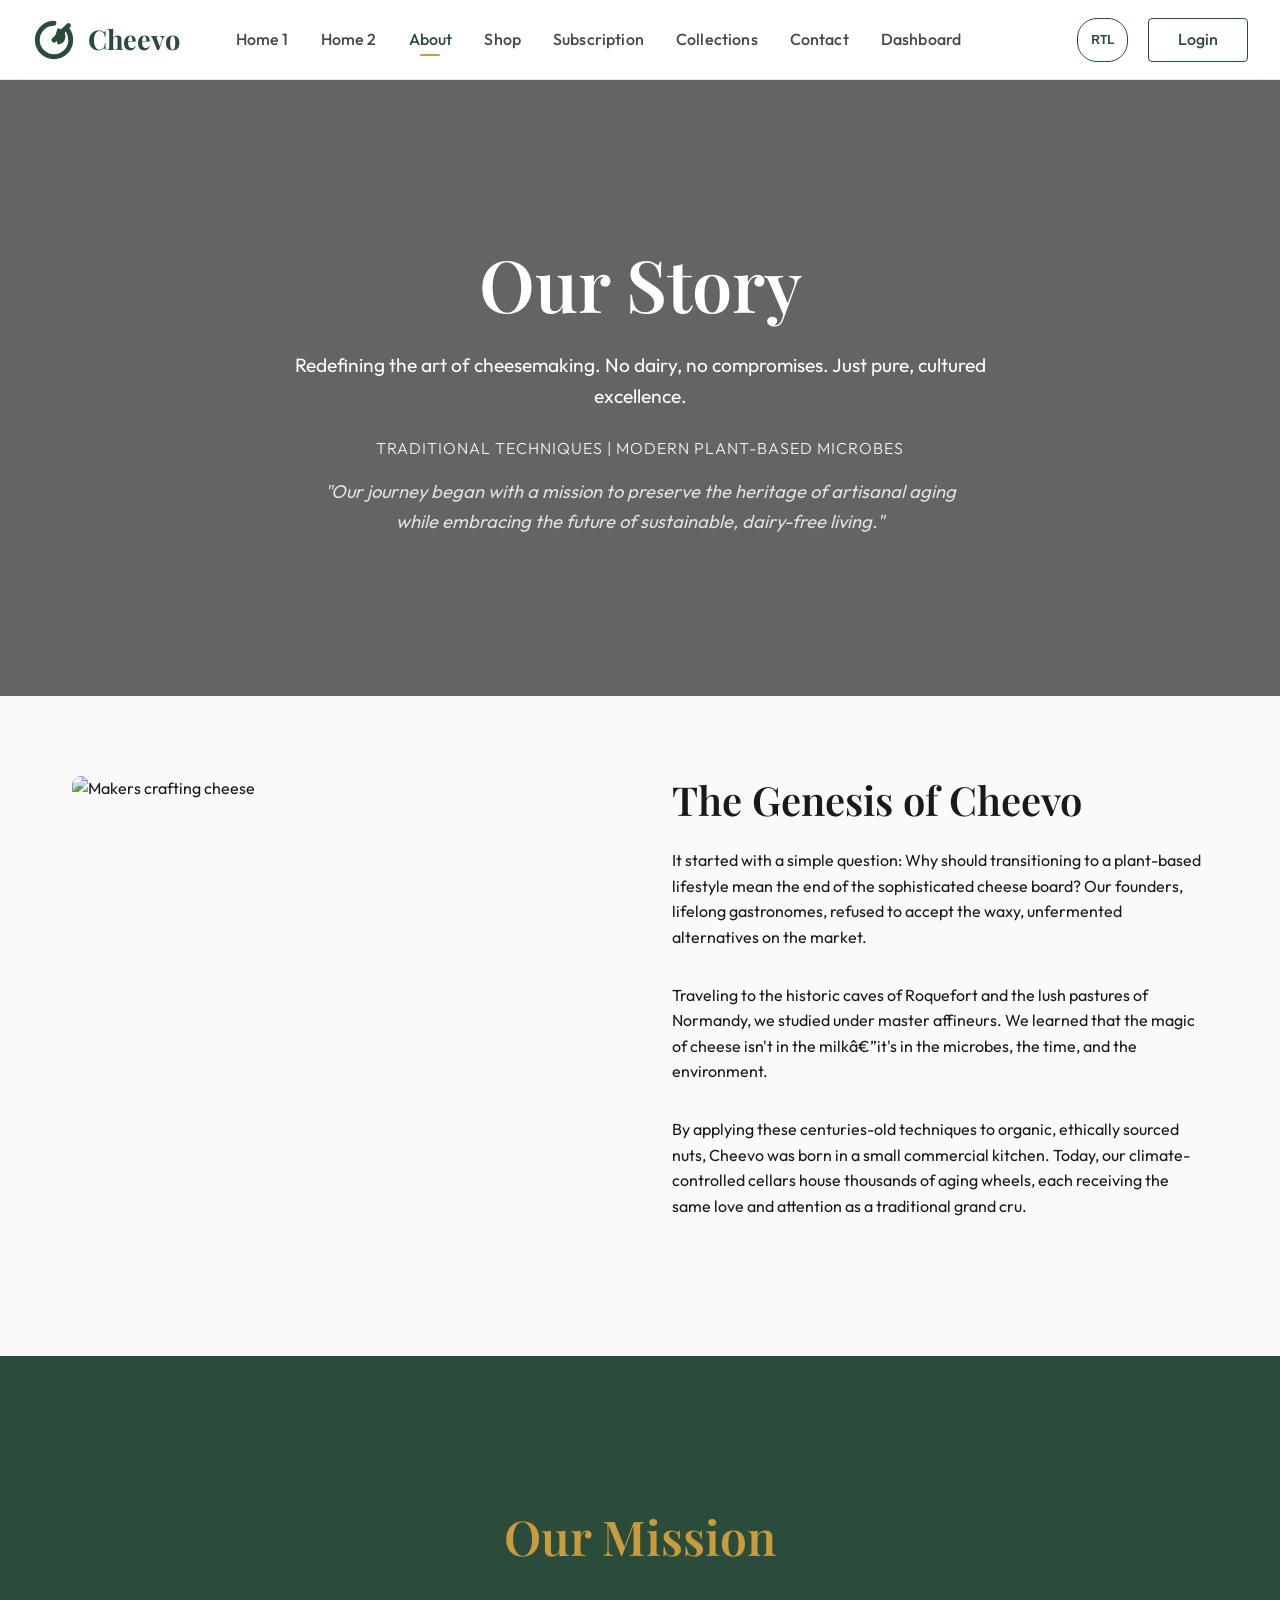
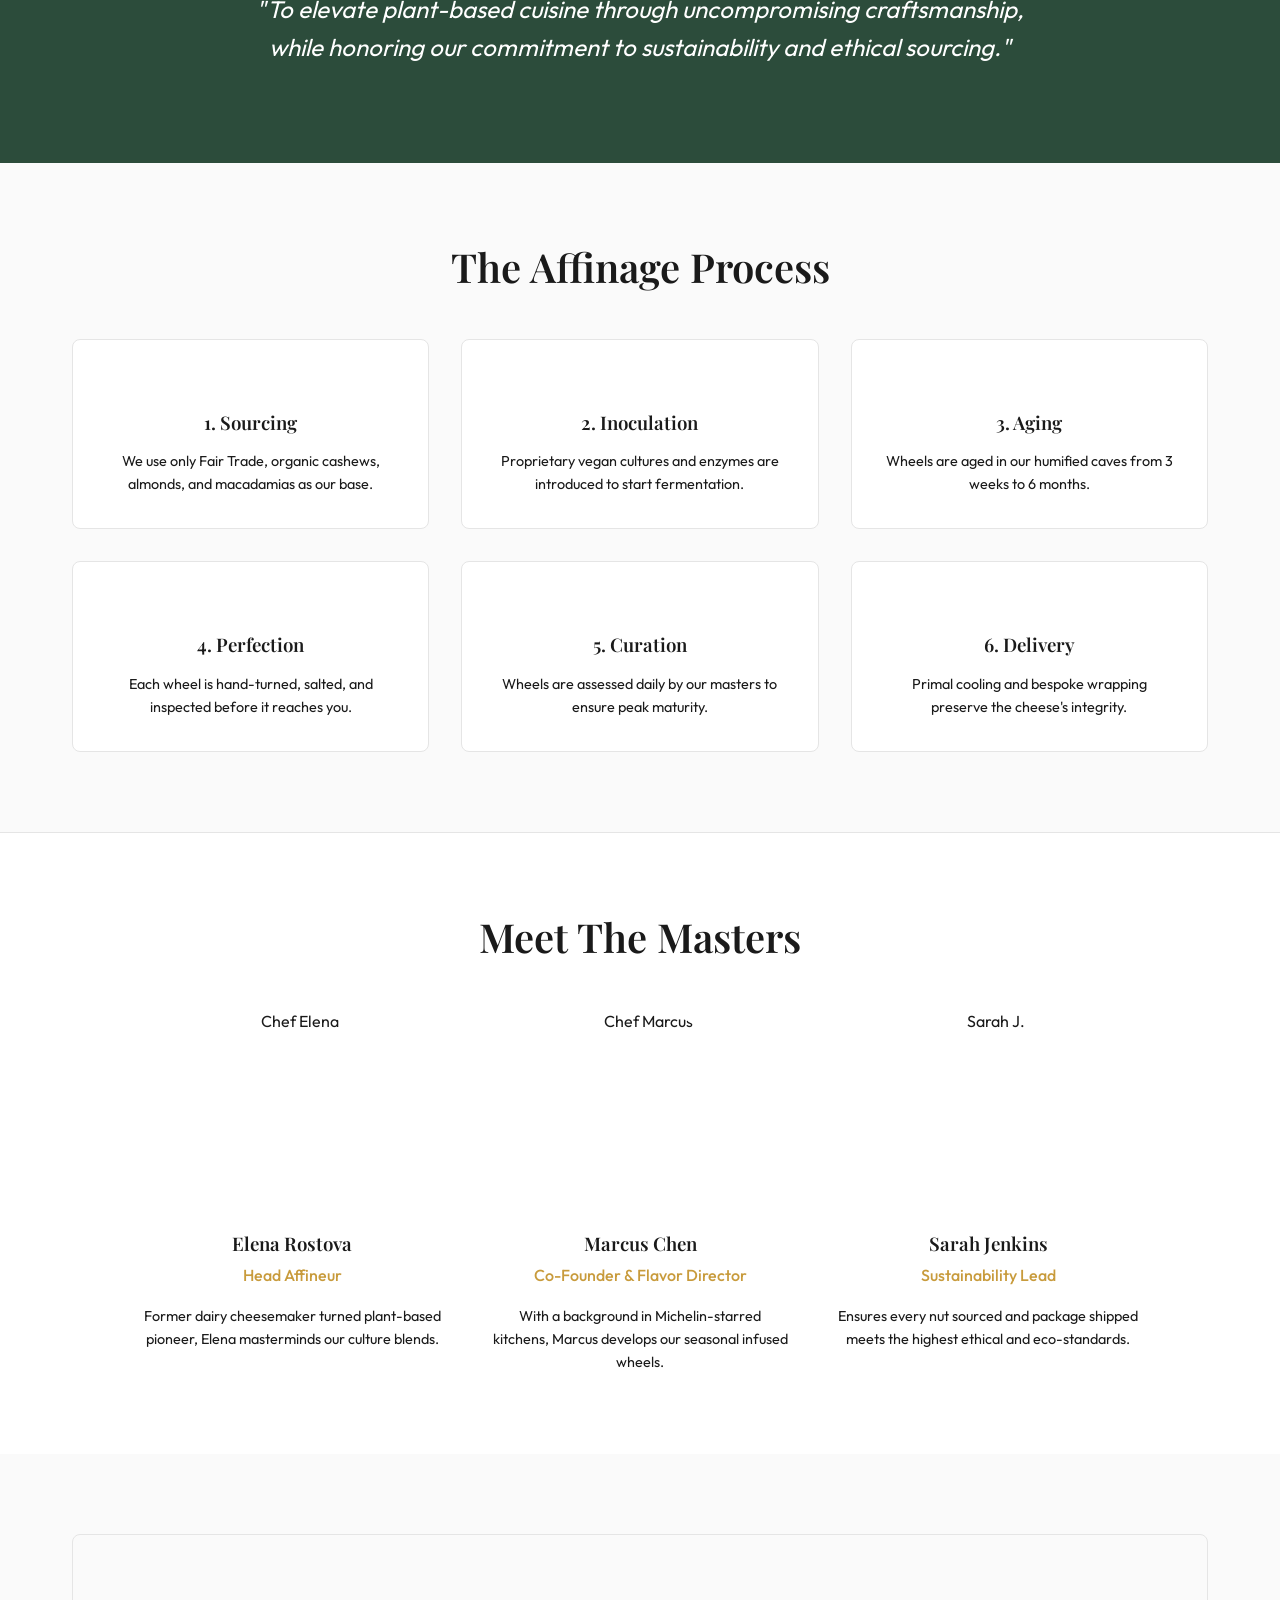
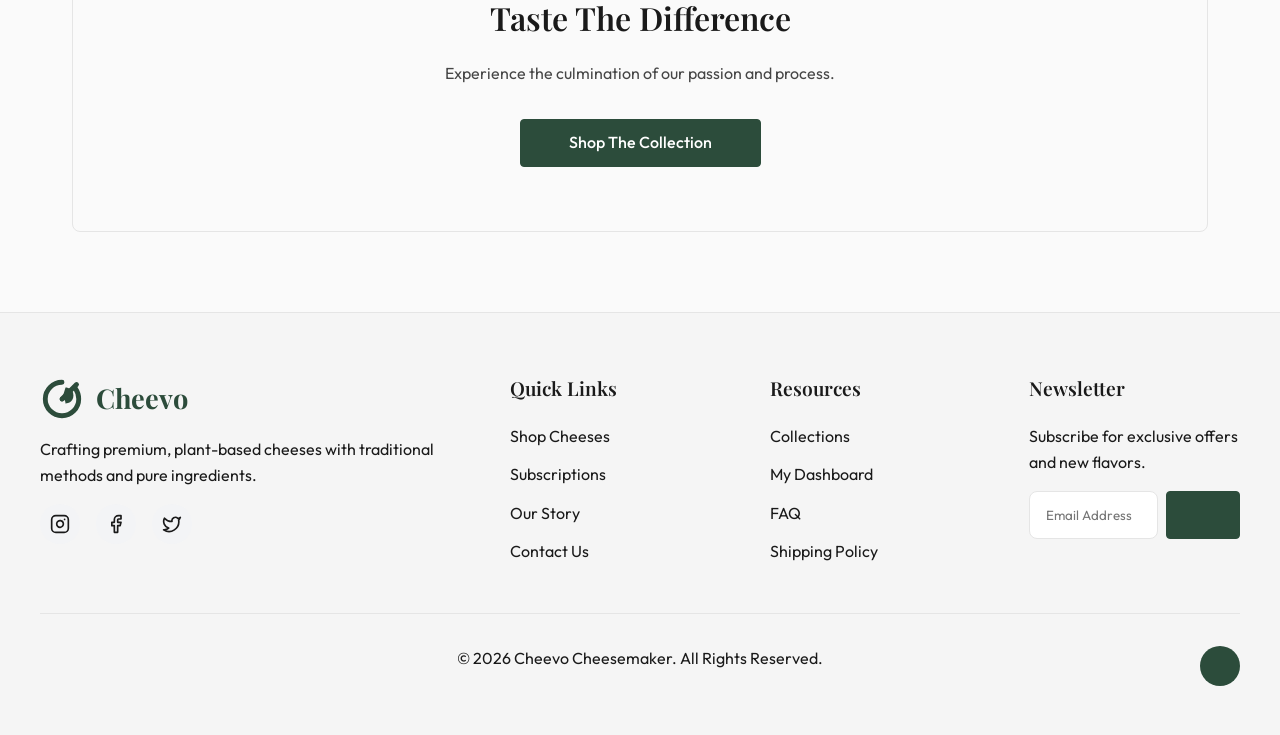
==== about.html @ 0d74b5b4 "logo" ====
<!DOCTYPE html>
<html lang="en">

<head>
  <meta charset="UTF-8">
  <meta name="viewport" content="width=device-width, initial-scale=1.0">
  <title>Cheevo | About Us</title>
  <meta name="description" content="Discover the story behind our artisanal plant-based cheeses.">
  <link rel="stylesheet" href="style.css">
  <link rel="icon" type="image/svg+xml" href="logomark.svg">
</head>

<body>
  <!-- Header -->
  <header class="site-header">
    <div class="header-container">
      <a href="index.html" class="logo">
        <svg class="logo-icon-svg" viewBox="0 0 100 100" fill="none" xmlns="http://www.w3.org/2000/svg"><path d="M50 12C29.0132 12 12 29.0132 12 50C12 70.9868 29.0132 88 50 88C70.9868 88 88 70.9868 88 50C88 41.5 85.5 33.5 81 27" stroke="currentColor" stroke-width="11" stroke-linecap="round" stroke-linejoin="round"/><path d="M50 50L83 17" stroke="currentColor" stroke-width="11" stroke-linecap="round"/><path d="M58 24C58 24 76 24 76 42C76 60 58 60 58 60C58 45 42 50 50 50" fill="currentColor"/><circle cx="50" cy="50" r="5" fill="currentColor"/></svg> <span class="logo-text">Cheevo</span>
      </a>
      <nav class="nav-menu">
        <a href="index.html" class="nav-link">Home 1</a>
        <a href="home-2.html" class="nav-link">Home 2</a>
        <a href="about.html" class="nav-link active">About</a>
        <a href="shop.html" class="nav-link">Shop</a>
        <a href="subscription.html" class="nav-link">Subscription</a>
        <a href="collections.html" class="nav-link">Collections</a>
        <a href="contact.html" class="nav-link">Contact</a>
        <a href="dashboard.html" class="nav-link">Dashboard</a>
      </nav>
      <div class="header-actions">

        <button class="icon-btn" id="theme-toggle"><i data-lucide="moon"></i></button>
        <button class="icon-btn rtl-toggle-btn" id="rtl-toggle">RTL</button>
        <a href="login.html" class="btn btn-secondary login-btn">Login</a>
      </div>
      <button class="icon-btn menu-toggle" id="menu-toggle"><i data-lucide="menu"></i></button>
    </div>
  </header>

  <!-- Mobile Menu -->
  <div class="mobile-menu-overlay" id="mobile-menu">
    <div class="mobile-menu-header">
      <a href="index.html" class="logo">
        <svg class="logo-icon-svg" viewBox="0 0 100 100" fill="none" xmlns="http://www.w3.org/2000/svg"><path d="M50 12C29.0132 12 12 29.0132 12 50C12 70.9868 29.0132 88 50 88C70.9868 88 88 70.9868 88 50C88 41.5 85.5 33.5 81 27" stroke="currentColor" stroke-width="11" stroke-linecap="round" stroke-linejoin="round"/><path d="M50 50L83 17" stroke="currentColor" stroke-width="11" stroke-linecap="round"/><path d="M58 24C58 24 76 24 76 42C76 60 58 60 58 60C58 45 42 50 50 50" fill="currentColor"/><circle cx="50" cy="50" r="5" fill="currentColor"/></svg> <span class="logo-text">Cheevo</span>
      </a>
      <button class="icon-btn" id="close-menu"><i data-lucide="x"></i></button>
    </div>
    <div class="mobile-nav-links">
      <a href="index.html">Home 1</a>
      <a href="home-2.html">Home 2</a>
      <a href="about.html" class="active">About</a>
      <a href="shop.html">Shop</a>
      <a href="subscription.html">Subscription</a>
      <a href="collections.html">Collections</a>
      <a href="contact.html">Contact</a>
      <a href="dashboard.html">Dashboard</a>
    </div>
    <div class="mobile-actions">
      <div style="display:flex; gap:1rem; margin-bottom:1rem; justify-content:center;">
        <button class="icon-btn" id="mobile-theme-toggle" style="background:var(--border-color);"><i
            data-lucide="moon"></i></button>
        <button class="icon-btn rtl-toggle-btn" id="mobile-rtl-toggle" style="background:var(--border-color);">RTL</button>
      </div>
      <a href="login.html" class="btn btn-secondary text-center" style="width:100%;">Login</a>
    </div>
  </div>

  <main>
    <!-- Section 1: Hero -->
    <section class="fade-in"
      style="background-image: linear-gradient(rgba(0,0,0,0.6), rgba(0,0,0,0.6)), url('https://images.unsplash.com/photo-1596662951482-0c4ba74a6df6?q=80&w=1974&auto=format&fit=crop'); background-size: cover; background-position: center; padding: 10rem 2rem; text-align:center; color: #fff;">
      <div class="container slide-in-top">
        <h1 class="section-title" style="font-family:var(--font-heading); font-size:4.5rem; margin-bottom:1.5rem;">Our
          Story</h1>
        <p style="font-size:1.2rem; max-width:700px; margin:0 auto;">Redefining the art of cheesemaking. No dairy, no
          compromises. Just pure, cultured excellence.</p>
        <p
          style="font-size:1rem; max-width:700px; margin:1.5rem auto 0; opacity:0.9; font-weight:300; letter-spacing:1px; text-transform:uppercase;">
          Traditional techniques | Modern plant-based microbes</p>
        <p style="font-size:1.15rem; max-width:650px; margin:1rem auto 0; font-style:italic; opacity:0.8;">"Our journey
          began with a mission to preserve the heritage of artisanal aging while embracing the future of sustainable,
          dairy-free living."</p>
      </div>
    </section>

    <!-- Section 2: Brand Story -->
    <section style="padding: var(--section-padding);">
      <div class="container">
        <div class="grid-stack">
          <div class="slide-in-left img-container">
            <!-- FIX: Ensure no stretch/crop by allowing img to fill parent correctly (handled by CSS object-fit) -->
            <img src="https://images.pexels.com/photos/9946772/pexels-photo-9946772.jpeg" alt="Makers crafting cheese"
              style="height:500px; width:100%; object-fit:cover;">
          </div>
          <div class="slide-in-right">
            <h2 class="mb-3" style="font-family:var(--font-heading); font-size:2.5rem;">The Genesis of Cheevo</h2>
            <p class="mb-4">It started with a simple question: Why should transitioning to a plant-based lifestyle mean
              the end of the sophisticated cheese board? Our founders, lifelong gastronomes, refused to accept the waxy,
              unfermented alternatives on the market.</p>
            <p class="mb-4">Traveling to the historic caves of Roquefort and the lush pastures of Normandy, we studied
              under master affineurs. We learned that the magic of cheese isn't in the milkâ€”it's in the microbes, the
              time, and the environment.</p>
            <p>By applying these centuries-old techniques to organic, ethically sourced nuts, Cheevo was born in a small
              commercial kitchen. Today, our climate-controlled cellars house thousands of aging wheels, each receiving
              the same love and attention as a traditional grand cru.</p>
          </div>
        </div>
      </div>
    </section>

    <!-- Section 3: Mission -->
    <section style="background:var(--primary-color); color:#fff; padding:6rem 2rem; text-align:center;">
      <div class="container fade-in">
        <i data-lucide="globe" style="width:64px; height:64px; margin-bottom:2rem; opacity:0.8;"></i>
        <h2
          style="font-family:var(--font-heading); font-size:3rem; margin-bottom:1.5rem; color:var(--secondary-color);">
          Our Mission</h2>
        <p style="font-size:1.5rem; max-width:800px; margin:0 auto; line-height:1.6; font-style:italic;">"To elevate
          plant-based cuisine through uncompromising craftsmanship, while honoring our commitment to sustainability and
          ethical sourcing."</p>
      </div>
    </section>

    <!-- Section 4: Process -->
    <section style="padding: var(--section-padding);">
      <div class="container text-center">
        <h2 class="section-title fade-in">The Affinage Process</h2>
        <div class="grid-stack" style="display:flex !important; flex-wrap:wrap; justify-content:center; gap:2rem;">
          <div class="fade-in" style="flex: 1 1 280px; max-width: 380px;">
            <div
              style="background:var(--card-bg); padding:2rem; border-radius:var(--border-radius); border:1px solid var(--border-color); height:100%;">
              <i data-lucide="nut"
                style="color:var(--secondary-color); width:40px; height:40px; margin-bottom:1rem;"></i>
              <h3 class="mb-2">1. Sourcing</h3>
              <p style="font-size:0.9rem;">We use only Fair Trade, organic cashews, almonds, and macadamias as our base.
              </p>
            </div>
          </div>
          <div class="fade-in" style="transition-delay:0.1s; flex: 1 1 280px; max-width: 380px;">
            <div
              style="background:var(--card-bg); padding:2rem; border-radius:var(--border-radius); border:1px solid var(--border-color); height:100%;">
              <i data-lucide="microscope"
                style="color:var(--secondary-color); width:40px; height:40px; margin-bottom:1rem;"></i>
              <h3 class="mb-2">2. Inoculation</h3>
              <p style="font-size:0.9rem;">Proprietary vegan cultures and enzymes are introduced to start fermentation.
              </p>
            </div>
          </div>
          <div class="fade-in" style="transition-delay:0.2s; flex: 1 1 280px; max-width: 380px;">
            <div
              style="background:var(--card-bg); padding:2rem; border-radius:var(--border-radius); border:1px solid var(--border-color); height:100%;">
              <i data-lucide="thermometer"
                style="color:var(--secondary-color); width:40px; height:40px; margin-bottom:1rem;"></i>
              <h3 class="mb-2">3. Aging</h3>
              <p style="font-size:0.9rem;">Wheels are aged in our humified caves from 3 weeks to 6 months.</p>
            </div>
          </div>
          <div class="fade-in" style="transition-delay:0.3s; flex: 1 1 280px; max-width: 380px;">
            <div
              style="background:var(--card-bg); padding:2rem; border-radius:var(--border-radius); border:1px solid var(--border-color); height:100%;">
              <i data-lucide="shield-check"
                style="color:var(--secondary-color); width:40px; height:40px; margin-bottom:1rem;"></i>
              <h3 class="mb-2">4. Perfection</h3>
              <p style="font-size:0.9rem;">Each wheel is hand-turned, salted, and inspected before it reaches you.</p>
            </div>
          </div>
          <div class="fade-in" style="transition-delay:0.4s; flex: 1 1 280px; max-width: 380px;">
            <div
              style="background:var(--card-bg); padding:2rem; border-radius:var(--border-radius); border:1px solid var(--border-color); height:100%;">
              <i data-lucide="award"
                style="color:var(--secondary-color); width:40px; height:40px; margin-bottom:1rem;"></i>
              <h3 class="mb-2">5. Curation</h3>
              <p style="font-size:0.9rem;">Wheels are assessed daily by our masters to ensure peak maturity.</p>
            </div>
          </div>
          <div class="fade-in" style="transition-delay:0.5s; flex: 1 1 280px; max-width: 380px;">
            <div
              style="background:var(--card-bg); padding:2rem; border-radius:var(--border-radius); border:1px solid var(--border-color); height:100%;">
              <i data-lucide="package"
                style="color:var(--secondary-color); width:40px; height:40px; margin-bottom:1rem;"></i>
              <h3 class="mb-2">6. Delivery</h3>
              <p style="font-size:0.9rem;">Primal cooling and bespoke wrapping preserve the cheese's integrity.</p>
            </div>
          </div>
        </div>
      </div>
    </section>

    <!-- Section 5: Team -->
    <section
      style="background:var(--card-bg); padding:var(--section-padding); border-top:1px solid var(--border-color);">
      <div class="container">
        <h2 class="section-title fade-in">Meet The Masters</h2>
        <div style="display:flex; flex-wrap:wrap; justify-content:center; gap: 3rem;">
          <div class="fade-in text-center" style="flex: 0 1 300px;">
            <div class="img-container" style="border-radius:50%; width:200px; height:200px; margin:0 auto 1.5rem;">
              <!-- FIX: High quality non-broken fit images -->
              <img src="https://images.unsplash.com/photo-1577219491135-ce391730fb2c?q=80&w=1954&auto=format&fit=crop"
                alt="Chef Elena" style="width:100%; height:100%; object-fit:cover; object-position: center 20%;">
            </div>
            <h3 class="mb-1">Elena Rostova</h3>
            <p style="color:var(--secondary-color); font-weight:500; margin-bottom:1rem;">Head Affineur</p>
            <p style="font-size:0.9rem;">Former dairy cheesemaker turned plant-based pioneer, Elena masterminds our
              culture blends.</p>
          </div>
          <div class="fade-in text-center" style="transition-delay:0.1s; flex: 0 1 300px;">
            <div class="img-container" style="border-radius:50%; width:200px; height:200px; margin:0 auto 1.5rem;">
              <img src="https://images.unsplash.com/photo-1507003211169-0a1dd7228f2d?q=80&w=1935&auto=format&fit=crop"
                alt="Chef Marcus" style="width:100%; height:100%; object-fit:cover; object-position: center 20%;">
            </div>
            <h3 class="mb-1">Marcus Chen</h3>
            <p style="color:var(--secondary-color); font-weight:500; margin-bottom:1rem;">Co-Founder & Flavor Director
            </p>
            <p style="font-size:0.9rem;">With a background in Michelin-starred kitchens, Marcus develops our seasonal
              infused wheels.</p>
          </div>
          <div class="fade-in text-center" style="transition-delay:0.2s; flex: 0 1 300px;">
            <div class="img-container" style="border-radius:50%; width:200px; height:200px; margin:0 auto 1.5rem;">
              <img src="https://images.unsplash.com/photo-1560250097-0b93528c311a?q=80&w=1974&auto=format&fit=crop"
                alt="Sarah J." style="width:100%; height:100%; object-fit:cover; object-position: center 20%;">
            </div>
            <h3 class="mb-1">Sarah Jenkins</h3>
            <p style="color:var(--secondary-color); font-weight:500; margin-bottom:1rem;">Sustainability Lead</p>
            <p style="font-size:0.9rem;">Ensures every nut sourced and package shipped meets the highest ethical and
              eco-standards.</p>
          </div>
        </div>
      </div>
    </section>

    <!-- Section 6: Bottom CTA -->
    <section style="padding: var(--section-padding);">
      <div class="container text-center">
        <div class="fade-in"
          style="background:var(--bg-color); padding:4rem; border-radius:var(--border-radius); border:1px solid var(--border-color);">
          <h2 class="mb-3" style="font-family:var(--font-heading); font-size:2rem;">Taste The Difference</h2>
          <p class="mb-4" style="opacity:0.8;">Experience the culmination of our passion and process.</p>
          <a href="shop.html" class="btn btn-primary" style="padding: 0 3rem;">Shop The Collection</a>
        </div>
      </div>
    </section>
  </main>

  <!-- Footer -->
  <footer class="site-footer">
    <div class="footer-grid fade-in">
      <div class="footer-col">
        <a href="index.html" class="logo mb-2">
          <svg class="logo-icon-svg" viewBox="0 0 100 100" fill="none" xmlns="http://www.w3.org/2000/svg"><path d="M50 12C29.0132 12 12 29.0132 12 50C12 70.9868 29.0132 88 50 88C70.9868 88 88 70.9868 88 50C88 41.5 85.5 33.5 81 27" stroke="currentColor" stroke-width="11" stroke-linecap="round" stroke-linejoin="round"/><path d="M50 50L83 17" stroke="currentColor" stroke-width="11" stroke-linecap="round"/><path d="M58 24C58 24 76 24 76 42C76 60 58 60 58 60C58 45 42 50 50 50" fill="currentColor"/><circle cx="50" cy="50" r="5" fill="currentColor"/></svg> <span class="logo-text">Cheevo</span>
        </a>
        <p>Crafting premium, plant-based cheeses with traditional methods and pure ingredients.</p>
        <div class="social-icons">
          <a href="#" class="social-icon"><svg viewBox="0 0 24 24">
              <rect x="2" y="2" width="20" height="20" rx="5" ry="5"></rect>
              <path d="M16 11.37A4 4 0 1 1 12.63 8 4 4 0 0 1 16 11.37z"></path>
              <line x1="17.5" y1="6.5" x2="17.51" y2="6.5"></line>
            </svg></a>
          <a href="#" class="social-icon"><svg viewBox="0 0 24 24">
              <path d="M18 2h-3a5 5 0 0 0-5 5v3H7v4h3v8h4v-8h3l1-4h-4V7a1 1 0 0 1 1-1h3z"></path>
            </svg></a>
          <a href="#" class="social-icon"><svg viewBox="0 0 24 24">
              <path
                d="M22 4s-.7 2.1-2 3.4c1.6 10-9.4 17.3-18 11.6 2.2.1 4.4-.6 6-2C3 15.5.5 9.6 3 5c2.2 2.6 5.6 4.1 9 4-.9-4.2 4-6.6 7-3.8 1.1 0 3-1.2 3-1.2z">
              </path>
            </svg></a>
        </div>
      </div>
      <div class="footer-col">
        <h4>Quick Links</h4>
        <div class="footer-links">
          <a href="shop.html">Shop Cheeses</a>
          <a href="subscription.html">Subscriptions</a>
          <a href="about.html">Our Story</a>
          <a href="contact.html">Contact Us</a>
        </div>
      </div>
      <div class="footer-col">
        <h4>Resources</h4>
        <div class="footer-links">
          <a href="collections.html">Collections</a>
          <a href="dashboard.html">My Dashboard</a>
          <a href="#">FAQ</a>
          <a href="#">Shipping Policy</a>
        </div>
      </div>
      <div class="footer-col">
        <h4>Newsletter</h4>
        <p class="mb-2">Subscribe for exclusive offers and new flavors.</p>
        <form class="form-group" style="display:flex;gap:0.5rem;">
          <input type="email" placeholder="Email Address" class="form-input" style="margin-bottom:0;" required>
          <button type="submit" class="btn btn-primary" style="padding:0 1.5rem;"><i data-lucide="send"></i></button>
        </form>
      </div>
    </div>
    <div class="footer-bottom">
      <p>&copy; 2026 Cheevo Cheesemaker. All Rights Reserved.</p>
      <button id="back-to-top" class="back-to-top" aria-label="Back to top">
        <i data-lucide="arrow-up"></i>
      </button>
    </div>
  </footer>

  <script src="https://unpkg.com/lucide@latest"></script>
  <script src="script.js"></script>
</body>

</html>
---- style.css ----
@import url('https://fonts.googleapis.com/css2?family=Outfit:wght@300;400;500;600&family=Playfair+Display:ital,wght@0,400;0,600;0,700;1,400&display=swap');

:root {
  /* Colors */
  --primary-color: #2c4c3b;
  /* Deep Earthy Green */
  --primary-hover: #1f362a;
  --secondary-color: #c89b3c;
  /* Elegant Gold */
  --secondary-hover: #b08630;

  /* Light Theme */
  --bg-color: #fafafa;
  --text-color: #1a1a1a;
  --card-bg: #ffffff;
  --border-color: #e5e5e5;
  --input-bg: #ffffff;
  --footer-bg: #f5f5f5;
  --glass-bg: rgba(255, 255, 255, 0.85);

  /* Typography */
  --font-heading: 'Playfair Display', serif;
  --font-body: 'Outfit', sans-serif;

  /* Spacing & Layout */
  --section-padding: 5rem 2rem;
  --container-width: 1200px;
  --border-radius: 8px;
  --transition: all 0.3s ease;
  --shadow: 0 10px 30px rgba(0, 0, 0, 0.05);
  --header-height: 80px;
}

[data-theme="dark"] {
  --bg-color: #121212;
  --text-color: #f0f0f0;
  --card-bg: #1e1e1e;
  --border-color: #333333;
  --input-bg: #2a2a2a;
  --footer-bg: #0a0a0a;
  --glass-bg: rgba(18, 18, 18, 0.85);
  --shadow: 0 10px 30px rgba(0, 0, 0, 0.5);
}

/* RTL Support */
[dir="rtl"] {
  text-align: right;
}

* {
  margin: 0;
  padding: 0;
  box-sizing: border-box;
}

html {
  scroll-behavior: smooth;
  overflow-x: hidden;
  width: 100%;
}

body {
  font-family: var(--font-body);
  background-color: var(--bg-color);
  color: var(--text-color);
  line-height: 1.6;
  overflow-x: hidden;
  width: 100%;
  transition: background-color 0.3s, color 0.3s;
  position: relative;
}

/* Global Responsive Layout Fixes */
* {
  box-sizing: border-box;
}

html,
body {
  max-width: 100%;
  overflow-x: hidden;
}

.container {
  max-width: var(--container-width);
  margin: 0 auto;
  width: 100%;
  padding: 0 2rem;
}

@media (max-width: 600px) {
  .container {
    padding: 0 1.25rem;
  }
}

/* Responsive Grid Helpers */
.grid-stack {
  display: grid !important;
  grid-template-columns: 1fr 1fr;
  gap: 4rem;
}

@media (max-width: 930px) {
  .grid-stack {
    grid-template-columns: 1fr !important;
    gap: 2rem !important;
  }
}

h1,
h2,
h3,
h4,
h5,
h6 {
  font-family: var(--font-heading);
  font-weight: 600;
  line-height: 1.2;
}

a {
  text-decoration: none;
  color: var(--text-color);
  transition: var(--transition);
}

* {
  box-sizing: border-box;
  overflow-wrap: break-word;
  word-wrap: break-word;
}

ul {
  list-style: none;
}

img {
  max-width: 100%;
  height: auto;
  border-radius: var(--border-radius);
  object-fit: cover;
  display: block;
}

.testimonial-card {
  padding: 2rem;
  border-radius: var(--border-radius);
  flex: 1 1 280px;
  max-width: 400px;
  display: flex;
  flex-direction: column;
  transition: transform 0.3s ease;
}

.testimonial-card:hover {
  transform: translateY(-5px);
}

.section-title {
  font-size: 2.5rem;
  text-align: center;
  margin-bottom: 3rem;
  position: relative;
}

.section-subtitle {
  font-size: 1.1rem;
  text-align: center;
  margin-bottom: 3rem;
  max-width: 700px;
  margin-left: auto;
  margin-right: auto;
  opacity: 0.8;
  line-height: 1.6;
  font-weight: 400;
}

[data-lucide] {
  width: 24px !important;
  height: 24px !important;
  stroke: currentColor !important;
  stroke-width: 2 !important;
  fill: none !important;
  display: inline-block !important;
  vertical-align: middle !important;
  overflow: visible !important;
}

/* Buttons */
.btn {
  display: inline-flex;
  align-items: center;
  justify-content: center;
  padding: 0 1.8rem;
  height: 48px;
  border-radius: 4px;
  font-family: var(--font-body);
  font-weight: 500;
  cursor: pointer;
  transition: var(--transition);
  border: 1px solid transparent;
  gap: 0.5rem;
  box-sizing: border-box;
}

.btn-primary {
  background-color: var(--primary-color);
  color: #fff;
  border: 1px solid var(--primary-color);
}

.btn-primary:hover {
  background-color: var(--primary-hover);
  border-color: var(--primary-hover);
  transform: translateY(-2px);
  box-shadow: 0 5px 15px rgba(44, 76, 59, 0.3);
}

.btn-secondary {
  background-color: transparent;
  color: var(--primary-color);
  border: 1px solid var(--primary-color);
}

[data-theme="dark"] .btn-secondary {
  color: var(--secondary-color);
  border-color: var(--secondary-color);
}

.btn-secondary:hover {
  background-color: var(--primary-color);
  color: #fff;
  transform: translateY(-2px);
}

[data-theme="dark"] .btn-secondary:hover {
  background-color: var(--secondary-color);
  color: #121212;
}

/* Header */
.site-header {
  height: var(--header-height);
  position: fixed;
  top: 0;
  left: 0;
  width: 100%;
  background: var(--glass-bg);
  backdrop-filter: blur(12px);
  -webkit-backdrop-filter: blur(12px);
  z-index: 1000;
  border-bottom: 1px solid var(--border-color);
  transition: height 0.4s cubic-bezier(0.4, 0, 0.2, 1), background 0.4s, border-color 0.4s, box-shadow 0.4s;
}

.site-header.scrolled {
  --header-height: 70px;
  background: var(--bg-color);
  border-bottom-color: transparent;
  box-shadow: 0 4px 20px rgba(0, 0, 0, 0.08);
}

[data-theme="dark"] .site-header.scrolled {
  background: rgba(18, 18, 18, 0.95);
  box-shadow: 0 4px 20px rgba(0, 0, 0, 0.4);
}

.header-container {
  display: flex;
  justify-content: space-between;
  align-items: center;
  height: 100%;
  max-width: 1400px;
  margin: 0 auto;
  padding: 0 2rem;
}

.logo {
  display: flex !important;
  align-items: center !important;
  gap: 0.75rem !important;
  text-decoration: none !important;
  transition: var(--transition) !important;
}

.logo-icon-svg {
  width: 44px;
  height: 44px;
  color: var(--primary-color);
  transition: transform 0.3s cubic-bezier(0.34, 1.56, 0.64, 1), color 0.3s ease;
}

.site-header.scrolled .logo-icon-svg {
  width: 38px;
  height: 38px;
}

[data-theme="dark"] .logo-icon-svg {
  color: #ffffff;
}

.logo-text {
  font-family: var(--font-heading) !important;
  font-size: 1.7rem !important;
  font-weight: 700 !important;
  color: var(--primary-color) !important;
  letter-spacing: -0.01em !important;
  transition: color 0.3s ease !important;
}

[data-theme="dark"] .logo-text {
  color: #ffffff !important;
}

.logo:hover .logo-icon-svg {
  transform: scale(1.1) rotate(-5deg);
  color: var(--secondary-color);
}

[data-theme="dark"] .logo:hover .logo-icon-svg {
  color: #fff;
}

.logo:hover .logo-text {
  color: var(--secondary-color) !important;
}

[data-theme="dark"] .logo:hover .logo-text {
  color: #fff !important;
}

.nav-menu {
  display: flex;
  align-items: center;
  justify-content: center;
  gap: 2rem;
  white-space: nowrap;
}

.nav-link {
  font-weight: 500;
  font-size: 1rem;
  letter-spacing: 0.01em;
  position: relative;
  opacity: 0.8;
}

.nav-link:hover,
.nav-link.active {
  opacity: 1;
  color: var(--primary-color);
}

[data-theme="dark"] .nav-link:hover,
[data-theme="dark"] .nav-link.active {
  color: var(--secondary-color);
}

.nav-link::after {
  content: '';
  position: absolute;
  bottom: -4px;
  left: 50%;
  width: 0;
  height: 2px;
  background-color: var(--secondary-color);
  transition: all 0.3s cubic-bezier(0.4, 0, 0.2, 1);
  transform: translateX(-50%);
  border-radius: 2px;
}

.nav-link:hover::after,
.nav-link.active::after {
  width: 20px;
}

.header-actions {
  display: flex;
  align-items: center;
  justify-content: flex-end;
  gap: 1.25rem;
}

.header-actions .icon-btn,
.header-actions .btn {
  height: 44px !important;
  display: flex !important;
  align-items: center !important;
  justify-content: center !important;
}

.icon-btn {
  background: transparent;
  border: none;
  color: var(--text-color);
  cursor: pointer;
  display: flex;
  align-items: center;
  justify-content: center;
  width: 40px;
  height: 40px;
  border-radius: 50%;
  transition: var(--transition);
}

.icon-btn:hover {
  background: var(--border-color);
}

.rtl-toggle-btn {
  width: auto !important;
  padding: 0 0.8rem !important;
  border-radius: 20px !important;
  font-weight: 700 !important;
  font-size: 0.75rem !important;
  background: var(--accent-soft) !important;
  color: var(--primary-color) !important;
  border: 1px solid var(--primary-color) !important;
}

[data-theme="dark"] .rtl-toggle-btn {
  color: var(--secondary-color) !important;
  border-color: var(--secondary-color) !important;
}

.menu-toggle {
  display: none !important;
}

.mobile-menu-overlay {
  display: none;
}

/* Main Spacing */
main {
  margin-top: var(--header-height);
  min-height: calc(100vh - var(--header-height));
}

/* Animations */
.fade-in {
  opacity: 0;
  transform: translateY(30px);
  transition: opacity 0.8s ease, transform 0.8s ease;
}

.fade-in.appear {
  opacity: 1;
  transform: translateY(0);
}

.slide-in-right {
  opacity: 0;
  transform: translateX(50px);
  transition: opacity 0.8s ease, transform 0.8s ease;
}

.slide-in-right.appear {
  opacity: 1;
  transform: translateX(0);
}

.slide-in-left {
  opacity: 0;
  transform: translateX(-50px);
  transition: opacity 0.8s ease, transform 0.8s ease;
}

.slide-in-left.appear {
  opacity: 1;
  transform: translateX(0);
}

/* Responsive Header */
@media (max-width: 1150px) {
  .nav-menu {
    gap: 1rem;
  }

  .nav-link {
    font-size: 0.9rem;
  }
}

@media (max-width: 900px) {

  .nav-menu,
  .header-actions .btn,
  .header-actions #theme-toggle,
  .header-actions #rtl-toggle {
    display: none;
  }

  .menu-toggle {
    display: flex !important;
  }

  .mobile-menu-overlay {
    position: fixed;
    top: 0;
    left: 0;
    width: 100%;
    height: 100vh;
    background: var(--bg-color);
    z-index: 2000;
    display: flex;
    flex-direction: column;
    padding: 2rem;
    transform: translateY(-100%);
    transition: transform 0.6s cubic-bezier(0.16, 1, 0.3, 1);
  }

  .mobile-menu-overlay.open {
    transform: translateY(0);
  }

  .mobile-menu-header {
    display: flex;
    justify-content: space-between;
    align-items: center;
    margin-bottom: 4rem;
  }

  .mobile-nav-links {
    display: flex;
    flex-direction: column;
    gap: 2rem;
    margin-bottom: 4rem;
    align-items: center;
  }

  .mobile-nav-links a {
    font-size: 2rem;
    font-family: var(--font-heading);
    font-weight: 600;
    transition: var(--transition);
    color: var(--text-color);
    text-align: center;
    opacity: 0;
    transform: translateY(20px);
  }

  .mobile-menu-overlay.open .mobile-nav-links a {
    opacity: 1;
    transform: translateY(0);
  }

  .mobile-nav-links a:nth-child(1) { transition-delay: 0.1s; }
  .mobile-nav-links a:nth-child(2) { transition-delay: 0.15s; }
  .mobile-nav-links a:nth-child(3) { transition-delay: 0.2s; }
  .mobile-nav-links a:nth-child(4) { transition-delay: 0.25s; }
  .mobile-nav-links a:nth-child(5) { transition-delay: 0.3s; }
  .mobile-nav-links a:nth-child(6) { transition-delay: 0.35s; }
  .mobile-nav-links a:nth-child(7) { transition-delay: 0.4s; }
  .mobile-nav-links a:nth-child(8) { transition-delay: 0.45s; }

  .mobile-nav-links a.active {
    color: var(--secondary-color);
  }

  .mobile-actions {
    display: flex;
    flex-direction: column;
    gap: 1rem;
    padding-bottom: 4rem;
  }

  .header-actions {
    gap: 0.5rem;
  }
}

/* Footer */
.site-footer {
  background: var(--footer-bg);
  padding: 4rem 2rem 2rem;
  border-top: 1px solid var(--border-color);
}

.footer-grid {
  display: grid;
  grid-template-columns: 2fr 1fr 1fr 1fr;
  gap: 3rem;
  max-width: var(--container-width);
  margin: 0 auto;
  margin-bottom: 3rem;
}

.footer-col h4 {
  margin-bottom: 1.5rem;
  font-size: 1.2rem;
}

.footer-links {
  display: flex;
  flex-direction: column;
  gap: 0.8rem;
}

.footer-links a:hover {
  color: var(--secondary-color);
}

.social-icons {
  display: flex;
  gap: 1rem;
  margin-top: 1rem;
}

.social-icon {
  width: 40px;
  height: 40px;
  border-radius: 50%;
  background: #f3f4f6;
  display: inline-flex !important;
  align-items: center;
  justify-content: center;
  color: #1a1a1a !important;
  transition: transform 0.3s cubic-bezier(0.4, 0, 0.2, 1), background 0.3s, color 0.3s;
  flex-shrink: 0;
  text-decoration: none;
}

[data-theme="dark"] .social-icon {
  background: #1f2937;
  color: #ffffff !important;
}

.social-icon:hover {
  background: var(--primary-color);
  color: #ffffff !important;
  transform: scale(1.15);
}

.social-icon svg {
  width: 20px;
  height: 20px;
  stroke: currentColor;
  stroke-width: 2;
  fill: none;
  stroke-linecap: round;
  stroke-linejoin: round;
  display: block;
}

.social-icon-sm {
  width: 32px;
  height: 32px;
}

.social-icon-sm svg {
  width: 16px;
  height: 16px;
}

.footer-bottom {
  max-width: var(--container-width);
  margin: 0 auto;
  padding: 2rem 0;
  border-top: 1px solid var(--border-color);
  display: flex;
  justify-content: center;
  align-items: center;
  position: relative;
  text-align: center;
}

.back-to-top {
  width: 40px;
  height: 40px;
  background: var(--primary-color);
  color: #fff;
  border: none;
  border-radius: 50%;
  position: absolute;
  right: 0;
  top: 2rem;
  display: flex;
  align-items: center;
  justify-content: center;
  cursor: pointer;
  transition: var(--transition);
}

.back-to-top:hover {
  background: var(--primary-hover);
  transform: translateY(-3px);
}

@media (max-width: 768px) {
  .footer-grid {
    grid-template-columns: 1fr;
    gap: 2rem;
  }

  .footer-bottom {
    flex-direction: column;
    gap: 1rem;
    text-align: center;
  }
}

/* Image hover zoom */
.img-container {
  overflow: hidden;
  border-radius: var(--border-radius);
  position: relative;
}

.img-container img {
  transition: transform 0.5s ease;
  width: 100%;
  height: 100%;
  display: block;
}

.img-container:hover img {
  transform: scale(1.05);
}

/* Home 1 specific */
.hero-1 {
  height: calc(100vh - var(--header-height));
  display: flex;
  align-items: center;
  justify-content: center;
  position: relative;
  overflow: hidden;
  text-align: center;
}

.hero-1-bg {
  position: absolute;
  top: 0;
  left: 0;
  width: 100%;
  height: 100%;
  z-index: -1;
  background-image: url('hero-image.png');
  background-size: cover;
  background-position: center;
  transition: transform 1s ease;
}

.hero-1:hover .hero-1-bg {
  transform: scale(1.05);
}

.hero-1-overlay {
  position: absolute;
  top: 0;
  left: 0;
  width: 100%;
  height: 100%;
  z-index: 0;
  background: radial-gradient(circle at center, rgba(0,0,0,0.3) 0%, rgba(0,0,0,0.7) 100%);
}

.hero-container-centered {
  position: relative;
  z-index: 10;
  display: flex;
  flex-direction: column;
  align-items: center;
}

.hero-1-content {
  color: #fff;
  max-width: 900px;
  width: 100%;
}

.hero-tagline {
  display: inline-block;
  font-family: var(--font-body);
  font-weight: 500;
  text-transform: uppercase;
  letter-spacing: 3px;
  font-size: 0.9rem;
  margin-bottom: 1.5rem;
  color: var(--secondary-color);
  opacity: 0;
  animation: fadeInUp 0.8s ease forwards;
}

.hero-1-title {
  font-size: clamp(2.5rem, 8vw, 5rem);
  margin-bottom: 1.5rem;
  line-height: 1.1;
  font-weight: 700;
  text-shadow: 0 10px 30px rgba(0, 0, 0, 0.5);
  opacity: 0;
  animation: fadeInUp 0.8s ease 0.2s forwards;
}

.hero-1-title .text-accent {
  color: var(--secondary-color);
  font-family: var(--font-heading);
}

.hero-1-subtitle {
  font-size: clamp(1rem, 2vw, 1.4rem);
  margin-bottom: 3rem;
  opacity: 0;
  max-width: 700px;
  margin-left: auto;
  margin-right: auto;
  line-height: 1.6;
  text-shadow: 0 2px 4px rgba(0,0,0,0.3);
  animation: fadeInUp 0.8s ease 0.4s forwards;
}

.hero-1-actions {
  display: flex;
  gap: 1.5rem;
  justify-content: center;
  opacity: 0;
  animation: fadeInUp 0.8s ease 0.6s forwards;
}

@keyframes fadeInUp {
  from {
    opacity: 0;
    transform: translateY(30px);
  }
  to {
    opacity: 1;
    transform: translateY(0);
  }
}

.btn-lg {
  height: 56px;
  padding: 0 2.5rem;
  font-size: 1.1rem;
}

.btn-outline-white {
  background: transparent;
  color: #fff;
  border: 1px solid rgba(255,255,255,0.4);
}

.btn-outline-white:hover {
  background: rgba(255,255,255,0.1);
  border-color: #fff;
}

/* Featured Cheeses */
.product-grid {
  display: flex !important;
  flex-wrap: wrap !important;
  justify-content: center !important;
  gap: 2rem;
  padding: var(--section-padding);
}

@media (max-width: 900px) {
  .product-grid {
    gap: 1.5rem;
  }
}

@media (max-width: 600px) {
  .product-grid {
    grid-template-columns: 1fr;
  }
}

.product-card {
  background: var(--card-bg);
  border-radius: var(--border-radius);
  overflow: hidden;
  box-shadow: var(--shadow);
  border: 1px solid var(--border-color);
  transition: var(--transition);
  display: flex;
  flex-direction: column;
  flex: 1 1 300px;
  max-width: 400px;
}

.product-card:hover {
  transform: translateY(-10px);
  box-shadow: 0 15px 40px rgba(0, 0, 0, 0.1);
}

.product-img {
  height: 250px;
  position: relative;
  overflow: hidden;
}

.product-img img {
  width: 100%;
  height: 100%;
  object-fit: cover;
  transition: transform 0.5s;
}

.product-card:hover .product-img img {
  transform: scale(1.1);
}

.product-info {
  padding: 1.5rem;
  text-align: center;
  flex: 1;
  display: flex;
  flex-direction: column;
}

.product-info .btn {
  margin-top: auto;
}

.product-title {
  font-size: 1.25rem;
  margin-bottom: 0.5rem;
}

.product-price {
  color: var(--secondary-color);
  font-weight: 600;
  font-size: 1.1rem;
  margin-bottom: 1rem;
}

/* Inputs & Forms */
.form-group {
  margin-bottom: 1.5rem;
  position: relative;
}

.form-label {
  display: block;
  margin-bottom: 0.5rem;
  font-weight: 500;
}

.form-input {
  width: 100%;
  padding: 0.8rem 1rem;
  border: 1px solid var(--border-color);
  border-radius: var(--border-radius);
  background: var(--input-bg);
  color: var(--text-color);
  font-family: var(--font-body);
  transition: var(--transition);
}

.form-input:focus {
  outline: none;
  border-color: var(--primary-color);
  box-shadow: 0 0 0 2px rgba(44, 76, 59, 0.1);
}

/* Auth Pages */
.auth-page {
  min-height: 100vh;
  display: flex;
  align-items: center;
  justify-content: center;
  padding: 2rem 1rem;
  background-color: var(--bg-color);
  position: relative;
  overflow-y: auto;
  /* Allow scroll if content is tall */
}

.auth-card {
  background: var(--card-bg);
  padding: 3rem 2.5rem;
  border-radius: calc(var(--border-radius) * 2);
  width: 100%;
  max-width: 480px;
  box-shadow: var(--shadow-lg);
  border: 1px solid var(--border-color);
  margin: auto;
  /* Center in flex container */
  position: relative;
  z-index: 10;
}

@media (max-width: 480px) {
  .auth-card {
    padding: 2rem 1.5rem;
  }
}

.auth-card .logo {
  justify-content: center;
  margin-bottom: 1.5rem !important;
  font-size: 2rem;
}

.auth-card .btn-primary {
  width: 100%;
}

.password-input-wrap {
  position: relative;
}

.password-toggle {
  position: absolute;
  right: 1rem;
  top: 50%;
  transform: translateY(-50%);
  background: none;
  border: none;
  color: var(--text-color);
  cursor: pointer;
  opacity: 0.6;
}

[dir="rtl"] .password-toggle {
  right: auto;
  left: 1rem;
}

.social-login {
  display: flex;
  gap: 1rem;
  margin-top: 1.5rem;
}

.btn-social {
  flex: 1;
  display: flex;
  align-items: center;
  justify-content: center;
  gap: 0.5rem;
  padding: 0.8rem;
  border: 1px solid var(--border-color);
  border-radius: var(--border-radius);
  background: var(--input-bg);
  color: var(--text-color);
  cursor: pointer;
  transition: var(--transition);
  font-family: var(--font-body);
}

.btn-social:hover {
  background: var(--border-color);
}

.auth-options {
  display: flex;
  justify-content: space-between;
  align-items: center;
  margin-bottom: 1.5rem;
  font-size: 0.9rem;
}

/* Dashboard Layout */
.dashboard-layout {
  display: flex;
  min-height: 100vh;
  margin-top: 0;
  /* Override main margin for dashboard */
}

.dashboard-sidebar {
  width: 280px;
  background: var(--card-bg);
  border-right: 1px solid var(--border-color);
  display: flex;
  flex-direction: column;
  position: fixed;
  height: 100vh;
  z-index: 100;
  transition: transform 0.3s ease;
}

.dashboard-sidebar .logo {
  padding: 2rem;
  border-bottom: 1px solid var(--border-color);
}

.dashboard-nav {
  padding: 1.5rem 0;
  flex: 1;
  overflow-y: auto;
}

.dash-nav-item {
  display: flex;
  align-items: center;
  gap: 1rem;
  padding: 1rem 2rem;
  color: var(--text-color);
  transition: var(--transition);
  opacity: 0.7;
}

.dash-nav-item:hover,
.dash-nav-item.active {
  background: rgba(44, 76, 59, 0.05);
  opacity: 1;
  color: var(--primary-color);
  border-left: 3px solid var(--primary-color);
}

[data-theme="dark"] .dash-nav-item.active {
  color: var(--secondary-color);
  border-left-color: var(--secondary-color);
}

[dir="rtl"] .dash-nav-item.active {
  border-left: none;
  border-right: 3px solid var(--primary-color);
}

.dashboard-content-wrap {
  flex: 1;
  margin-left: 280px;
  display: flex;
  flex-direction: column;
}

[dir="rtl"] .dashboard-content-wrap {
  margin-left: 0;
  margin-right: 280px;
}

.dashboard-header {
  height: 80px;
  background: var(--card-bg);
  border-bottom: 1px solid var(--border-color);
  display: flex;
  align-items: center;
  justify-content: space-between;
  padding: 0 2rem;
  position: sticky;
  top: 0;
  z-index: 90;
}

.dashboard-main {
  padding: 2rem;
  background: var(--bg-color);
  flex: 1;
}

.metrics-grid {
  display: grid;
  grid-template-columns: repeat(auto-fit, minmax(240px, 1fr));
  gap: 1.5rem;
  margin-bottom: 2rem;
}

.metric-card {
  background: var(--card-bg);
  padding: 1.5rem;
  border-radius: var(--border-radius);
  border: 1px solid var(--border-color);
  display: flex;
  align-items: flex-start;
  justify-content: space-between;
}

.metric-info h3 {
  font-family: var(--font-body);
  font-size: 0.9rem;
  color: var(--text-color);
  opacity: 0.7;
  font-weight: 400;
  margin-bottom: 0.5rem;
}

.metric-info p {
  font-size: 1.5rem;
  font-weight: 600;
  font-family: var(--font-heading);
}

.metric-icon {
  width: 48px;
  height: 48px;
  border-radius: 12px;
  background: rgba(44, 76, 59, 0.1);
  color: var(--primary-color);
  display: flex;
  align-items: center;
  justify-content: center;
}

[data-theme="dark"] .metric-icon {
  background: rgba(200, 155, 60, 0.1);
  color: var(--secondary-color);
}

/* Hero 1 Styles */
.hero-1 {
  height: 90vh;
  display: flex;
  align-items: center;
  justify-content: center;
  position: relative;
  background-color: #1a1a1a;
  overflow: hidden;
  padding-top: var(--header-height);
}

.hero-1-bg {
  position: absolute;
  top: 0;
  left: 0;
  width: 100%;
  height: 100%;
  background-image: linear-gradient(rgba(0, 0, 0, 0.4), rgba(0, 0, 0, 0.6)), url('artisanal_vegan_cheese_hero.png');
  background-size: cover;
  background-position: center;
  background-repeat: no-repeat;
  z-index: 0;
  transform: scale(1.05);
  animation: bgPan 30s ease-in-out infinite alternate;
}

@keyframes bgPan {
  0% {
    transform: scale(1.05) translate(0%, 0%);
  }

  100% {
    transform: scale(1.05) translate(-1.5%, 1.5%);
  }
}

.hero-1-content {
  position: relative;
  z-index: 1;
  max-width: 800px;
  padding: 0 4rem;
  color: #fff;
  text-align: center;
}

.hero-1-title {
  font-size: 4.5rem;
  font-family: var(--font-heading);
  line-height: 1.15;
  margin-bottom: 1.5rem;
  color: #ffffff;
  text-shadow: 0 4px 15px rgba(0, 0, 0, 0.5);
}

.hero-1-subtitle {
  font-size: 1.25rem;
  margin: 0 auto 2.5rem;
  max-width: 650px;
  line-height: 1.6;
  opacity: 0.95;
  color: #efefef;
}

.hero-1-actions,
.hero-2-actions {
  display: flex;
  gap: 1.5rem;
  align-items: center;
  justify-content: center;
}

@media (max-width: 768px) {
  .hero-1-content {
    padding: 0 2rem;
    text-align: center;
  }

  .hero-1-title {
    font-size: 3.2rem;
  }

  .hero-1-actions,
  .hero-2-actions {
    flex-direction: column;
    width: 100%;
    gap: 1rem;
  }

  .hero-1-actions .btn,
  .hero-2-actions .btn {
    width: 100%;
    justify-content: center;
  }
}

/* Helper Classes */
.text-center {
  text-align: center;
}

.mb-1 {
  margin-bottom: 0.5rem;
}

.mb-2 {
  margin-bottom: 1rem;
}

.mb-3 {
  margin-bottom: 1.5rem;
}

.mb-4 {
  margin-bottom: 2rem;
}

.mb-5 {
  margin-bottom: 3rem;
}

/* Desktop Dashboard Sidebar Toggle (for mobile) */
.dash-menu-toggle {
  display: none;
}

@media (max-width: 900px) {
  .dashboard-sidebar {
    transform: translateX(-100%);
  }

  [dir="rtl"] .dashboard-sidebar {
    transform: translateX(100%);
  }

  .dashboard-sidebar.open {
    transform: translateX(0);
  }

  .dashboard-content-wrap {
    margin-left: 0 !important;
    margin-right: 0 !important;
  }

  .dash-menu-toggle {
    display: block;
  }
}

/* Responsive Fixes for Horizontal Scrolling & Content Fitting */
@media (max-width: 768px) {
  :root {
    --section-padding: 5rem 1.25rem;
  }

  .container {
    padding: 0 1.25rem !important;
  }

  .hero-1-content,
  .hero-2-content,
  .hero-1-title,
  .hero-2-title {
    padding-left: 1rem !important;
    padding-right: 1rem !important;
    max-width: 100% !important;
  }

  .hero-1-title {
    font-size: 2.8rem !important;
  }

  .hero-2-title {
    font-size: 2.5rem !important;
  }

  /* Handle large inline paddings */
  [style*="padding: 10rem"],
  [style*="padding:10rem"] {
    padding: 5rem 1.25rem !important;
  }

  [style*="padding:4rem"],
  [style*="padding: 4rem"] {
    padding: 2rem 1.25rem !important;
  }

  .form-input {
    min-width: 0 !important;
    width: 100% !important;
  }

  .product-grid,
  .grid-stack {
    gap: 1.5rem !important;
  }

  .product-card,
  .auth-card,
  .dash-box,
  .flavor-profile-card {
    max-width: 100% !important;
    min-width: 0 !important;
    flex-basis: 100% !important;
  }

  /* Ensure long text doesn't push width */
  h1,
  h2,
  h3,
  p,
  a,
  span {
    overflow-wrap: break-word;
    word-wrap: break-word;
    hyphens: auto;
  }

  /* Fix for elements that might have large fixed heights on mobile */
  [style*="height: 500px"],
  [style*="height:500px"] {
    height: 300px !important;
  }

  .testimonial-card {
    flex: 1 1 100% !important;
    max-width: 100% !important;
    min-width: 0 !important;
    padding: 1.5rem 1rem !important;
  }

  .section-title {
    margin-top: 1.5rem;
  }
}

@media (max-width: 480px) {
  .hero-1-title {
    font-size: 2.2rem !important;
  }

  .section-title {
    font-size: 2rem !important;
  }
}
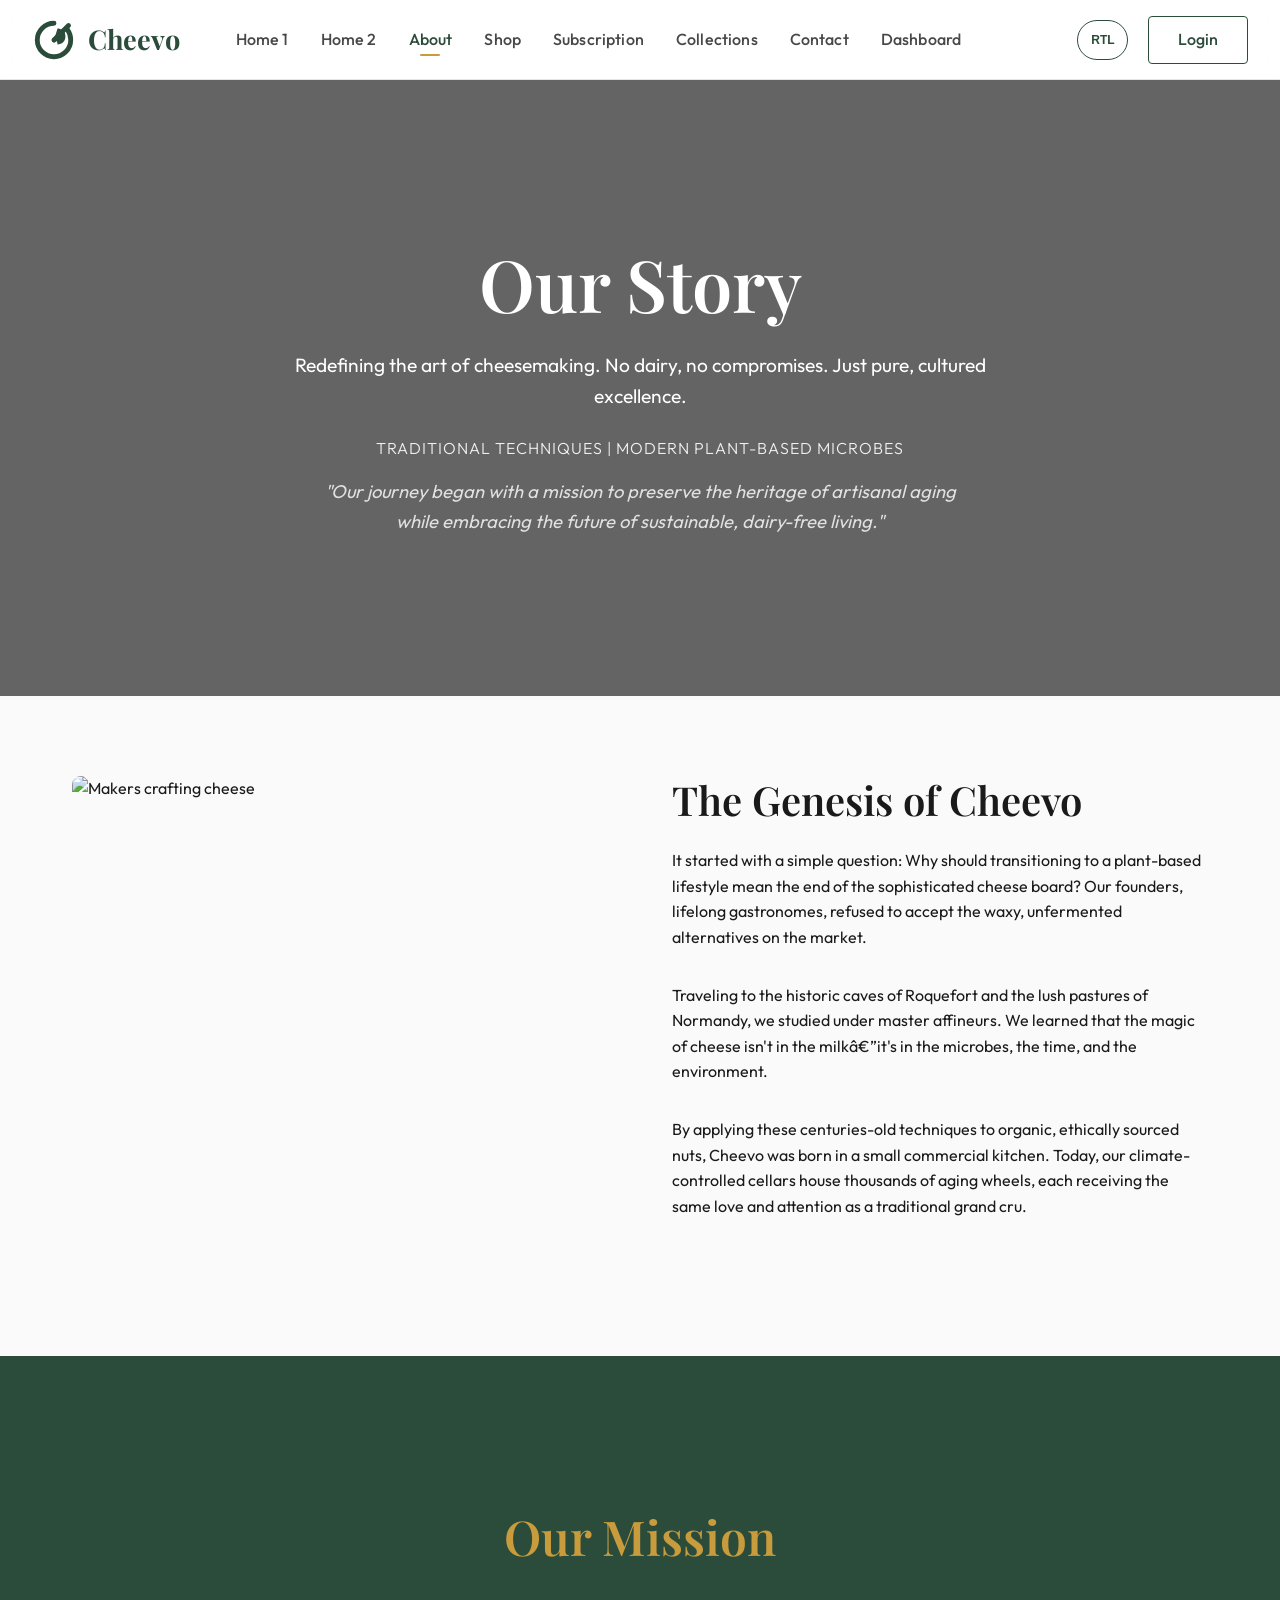
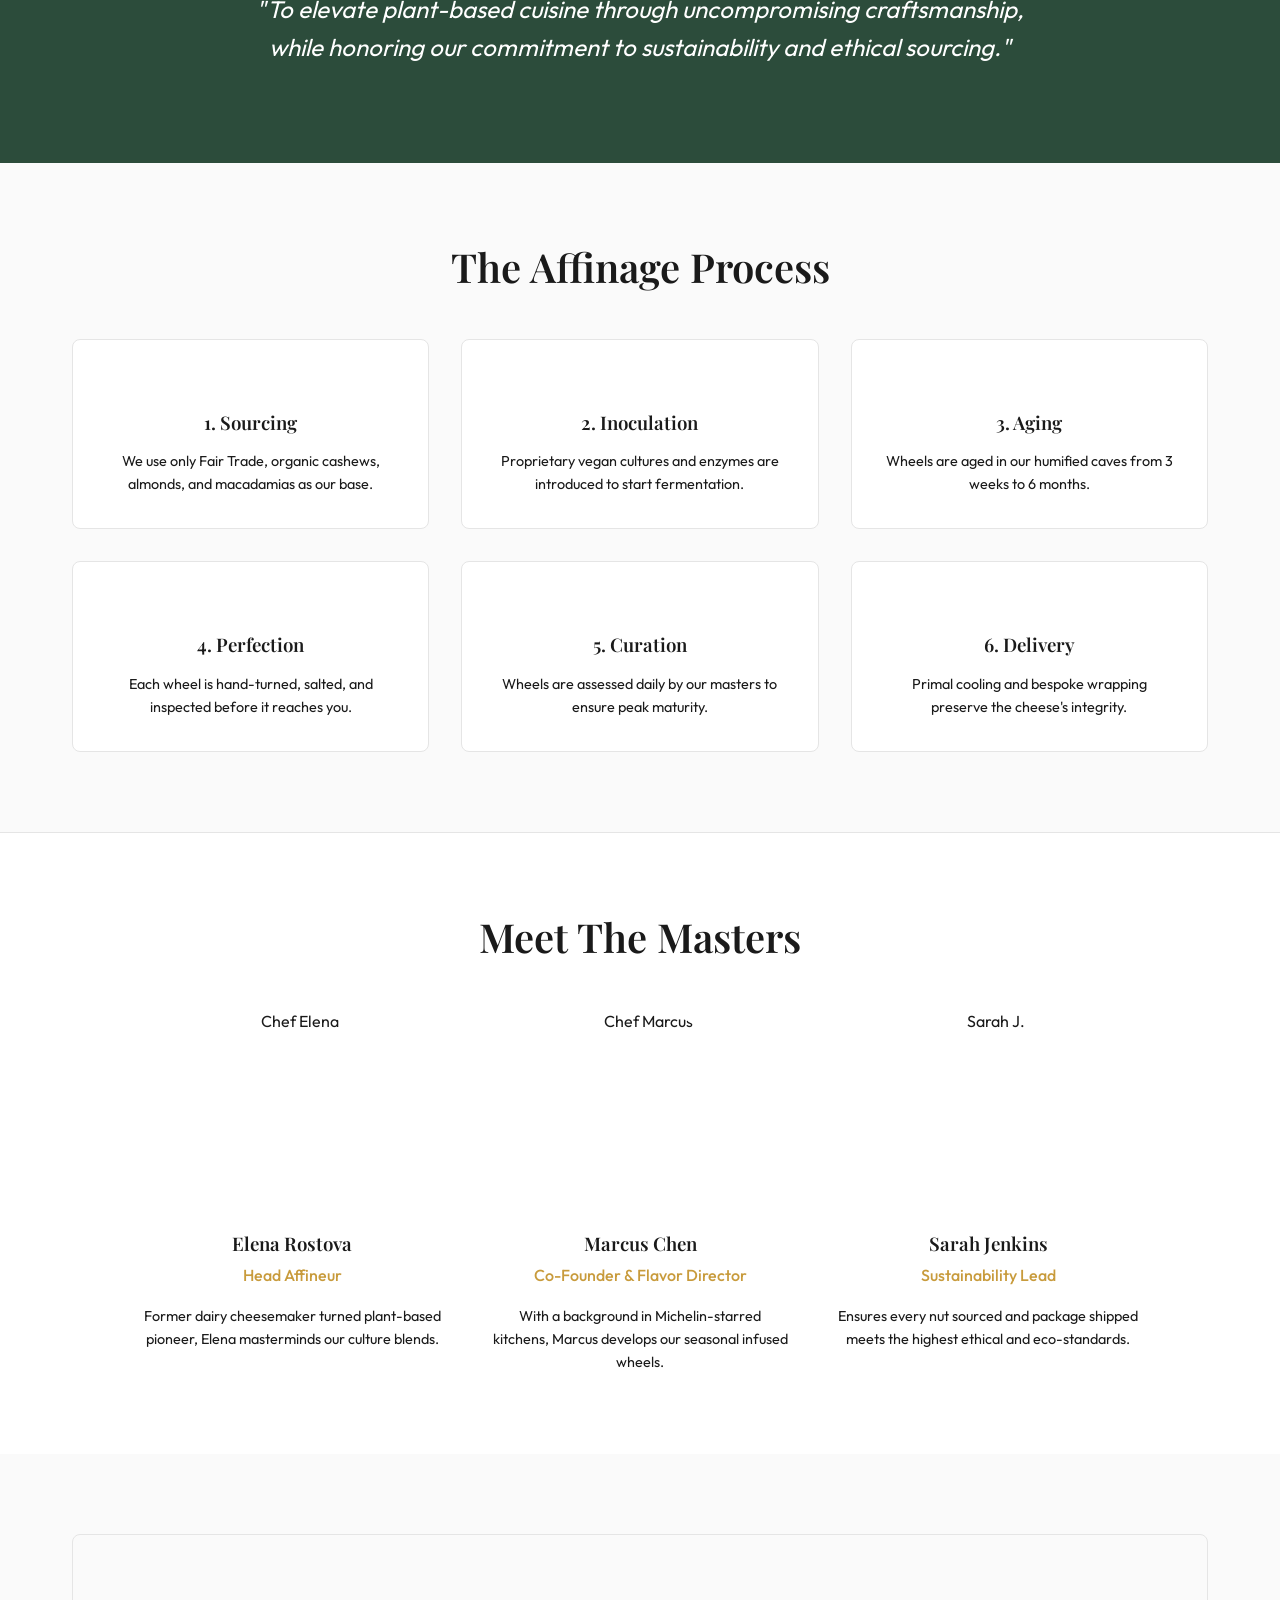
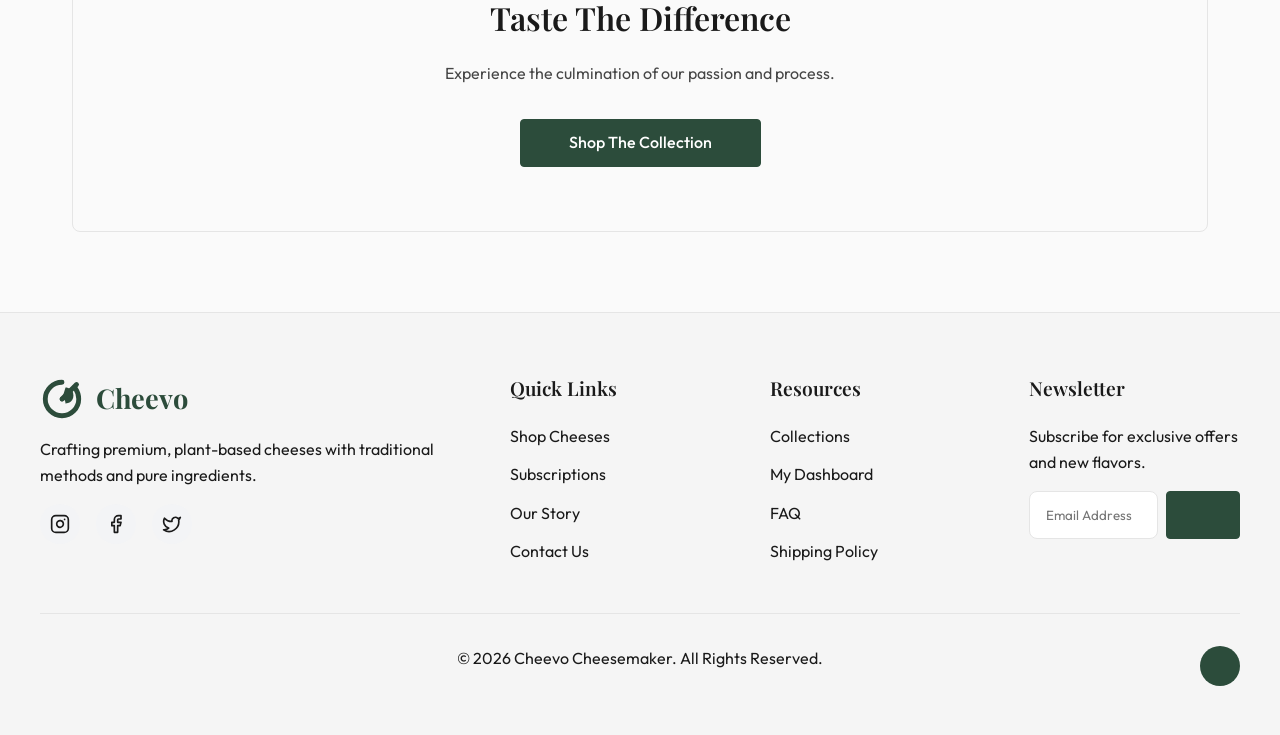
==== commit 8287bcfd: "rechanges" ====
--- a/about.html
+++ b/about.html
@@ -54,14 +54,7 @@
       <a href="collections.html">Collections</a>
       <a href="contact.html">Contact</a>
       <a href="dashboard.html">Dashboard</a>
-    </div>
-    <div class="mobile-actions">
-      <div style="display:flex; gap:1rem; margin-bottom:1rem; justify-content:center;">
-        <button class="icon-btn" id="mobile-theme-toggle" style="background:var(--border-color);"><i
-            data-lucide="moon"></i></button>
-        <button class="icon-btn rtl-toggle-btn" id="mobile-rtl-toggle" style="background:var(--border-color);">RTL</button>
-      </div>
-      <a href="login.html" class="btn btn-secondary text-center" style="width:100%;">Login</a>
+      <a href="login.html" class="mobile-login-btn">Login</a>
     </div>
   </div>
 
--- a/style.css
+++ b/style.css
@@ -146,8 +146,7 @@
 .testimonial-card {
   padding: 2rem;
   border-radius: var(--border-radius);
-  flex: 1 1 280px;
-  max-width: 400px;
+  flex: 0 1 400px;
   display: flex;
   flex-direction: column;
   transition: transform 0.3s ease;
@@ -382,12 +381,8 @@
   gap: 1.25rem;
 }
 
-.header-actions .icon-btn,
-.header-actions .btn {
-  height: 44px !important;
-  display: flex !important;
-  align-items: center !important;
-  justify-content: center !important;
+.header-actions .login-btn i {
+  display: none;
 }
 
 .icon-btn {
@@ -483,17 +478,74 @@
   }
 }
 
-@media (max-width: 900px) {
-
-  .nav-menu,
-  .header-actions .btn,
-  .header-actions #theme-toggle,
-  .header-actions #rtl-toggle {
-    display: none;
+@media (max-width: 1024px) {
+  .nav-menu {
+    display: none !important;
+  }
+
+  .header-actions .login-btn {
+    display: none !important;
+  }
+
+  .header-actions {
+    display: flex !important;
+    align-items: center;
+    gap: 8px;
+    margin-left: auto;
+    margin-right: 8px;
+  }
+
+  .header-actions .icon-btn {
+    width: 36px;
+    height: 36px;
+    padding: 0;
+    display: flex;
+    align-items: center;
+    justify-content: center;
+  }
+
+  .header-actions .rtl-toggle-btn {
+    width: auto !important;
+    min-width: 44px;
+    height: 36px !important;
+    padding: 0 8px !important;
+    font-size: 0.7rem !important;
+    margin: 0;
+  }
+
+  .section-title {
+    margin-top: 4rem;
+    margin-bottom: 2rem;
+    text-align: center;
+  }
+
+  :root {
+    --section-padding: 6rem 1.5rem;
   }
 
   .menu-toggle {
     display: flex !important;
+    z-index: 1100;
+    width: 36px;
+    height: 36px;
+    padding: 0;
+  }
+
+  /* Stack hero buttons on mobile/tablet */
+  .hero-1-actions,
+  .hero-2-actions {
+    flex-direction: column;
+    width: 100%;
+    gap: 1.25rem;
+    max-width: 400px;
+    margin: 0 auto;
+  }
+
+  .hero-1-actions .btn,
+  .hero-2-actions .btn {
+    width: 100% !important;
+    text-align: center;
+    justify-content: center;
   }
 
   .mobile-menu-overlay {
@@ -509,10 +561,17 @@
     padding: 2rem;
     transform: translateY(-100%);
     transition: transform 0.6s cubic-bezier(0.16, 1, 0.3, 1);
+    opacity: 0;
+    visibility: hidden;
+    pointer-events: none;
+    overflow-y: auto;
   }
 
   .mobile-menu-overlay.open {
     transform: translateY(0);
+    opacity: 1;
+    visibility: visible;
+    pointer-events: all;
   }
 
   .mobile-menu-header {
@@ -541,6 +600,21 @@
     transform: translateY(20px);
   }
 
+  .mobile-nav-links .mobile-login-btn {
+    font-size: 1.25rem;
+    padding: 1rem 3rem;
+    width: 100%;
+    max-width: 300px;
+    margin-top: 1rem;
+    display: flex;
+    align-items: center;
+    justify-content: center;
+    border-radius: 30px;
+    background: var(--secondary-color);
+    color: var(--primary-color) !important;
+    font-weight: 700;
+  }
+
   .mobile-menu-overlay.open .mobile-nav-links a {
     opacity: 1;
     transform: translateY(0);
@@ -564,10 +638,6 @@
     flex-direction: column;
     gap: 1rem;
     padding-bottom: 4rem;
-  }
-
-  .header-actions {
-    gap: 0.5rem;
   }
 }
 
@@ -843,8 +913,9 @@
 }
 
 .btn-outline-white:hover {
-  background: rgba(255,255,255,0.1);
-  border-color: #fff;
+  background: #ffffff;
+  color: #1a1a1a;
+  border-color: #ffffff;
 }
 
 /* Featured Cheeses */
@@ -877,8 +948,7 @@
   transition: var(--transition);
   display: flex;
   flex-direction: column;
-  flex: 1 1 300px;
-  max-width: 400px;
+  flex: 0 1 400px;
 }
 
 .product-card:hover {
@@ -1344,7 +1414,7 @@
 /* Responsive Fixes for Horizontal Scrolling & Content Fitting */
 @media (max-width: 768px) {
   :root {
-    --section-padding: 5rem 1.25rem;
+    --section-padding: 6rem 1.25rem;
   }
 
   .container {
@@ -1371,12 +1441,17 @@
   /* Handle large inline paddings */
   [style*="padding: 10rem"],
   [style*="padding:10rem"] {
-    padding: 5rem 1.25rem !important;
+    padding: 6rem 1.25rem !important;
   }
 
   [style*="padding:4rem"],
   [style*="padding: 4rem"] {
-    padding: 2rem 1.25rem !important;
+    padding: 3.5rem 1.25rem !important;
+  }
+
+  [style*="padding: 6rem"],
+  [style*="padding:6rem"] {
+    padding: 4rem 1.25rem !important;
   }
 
   .form-input {
@@ -1424,7 +1499,10 @@
   }
 
   .section-title {
-    margin-top: 1.5rem;
+    margin-top: 4rem !important;
+    margin-bottom: 2.5rem;
+    text-align: center !important;
+    width: 100%;
   }
 }
 
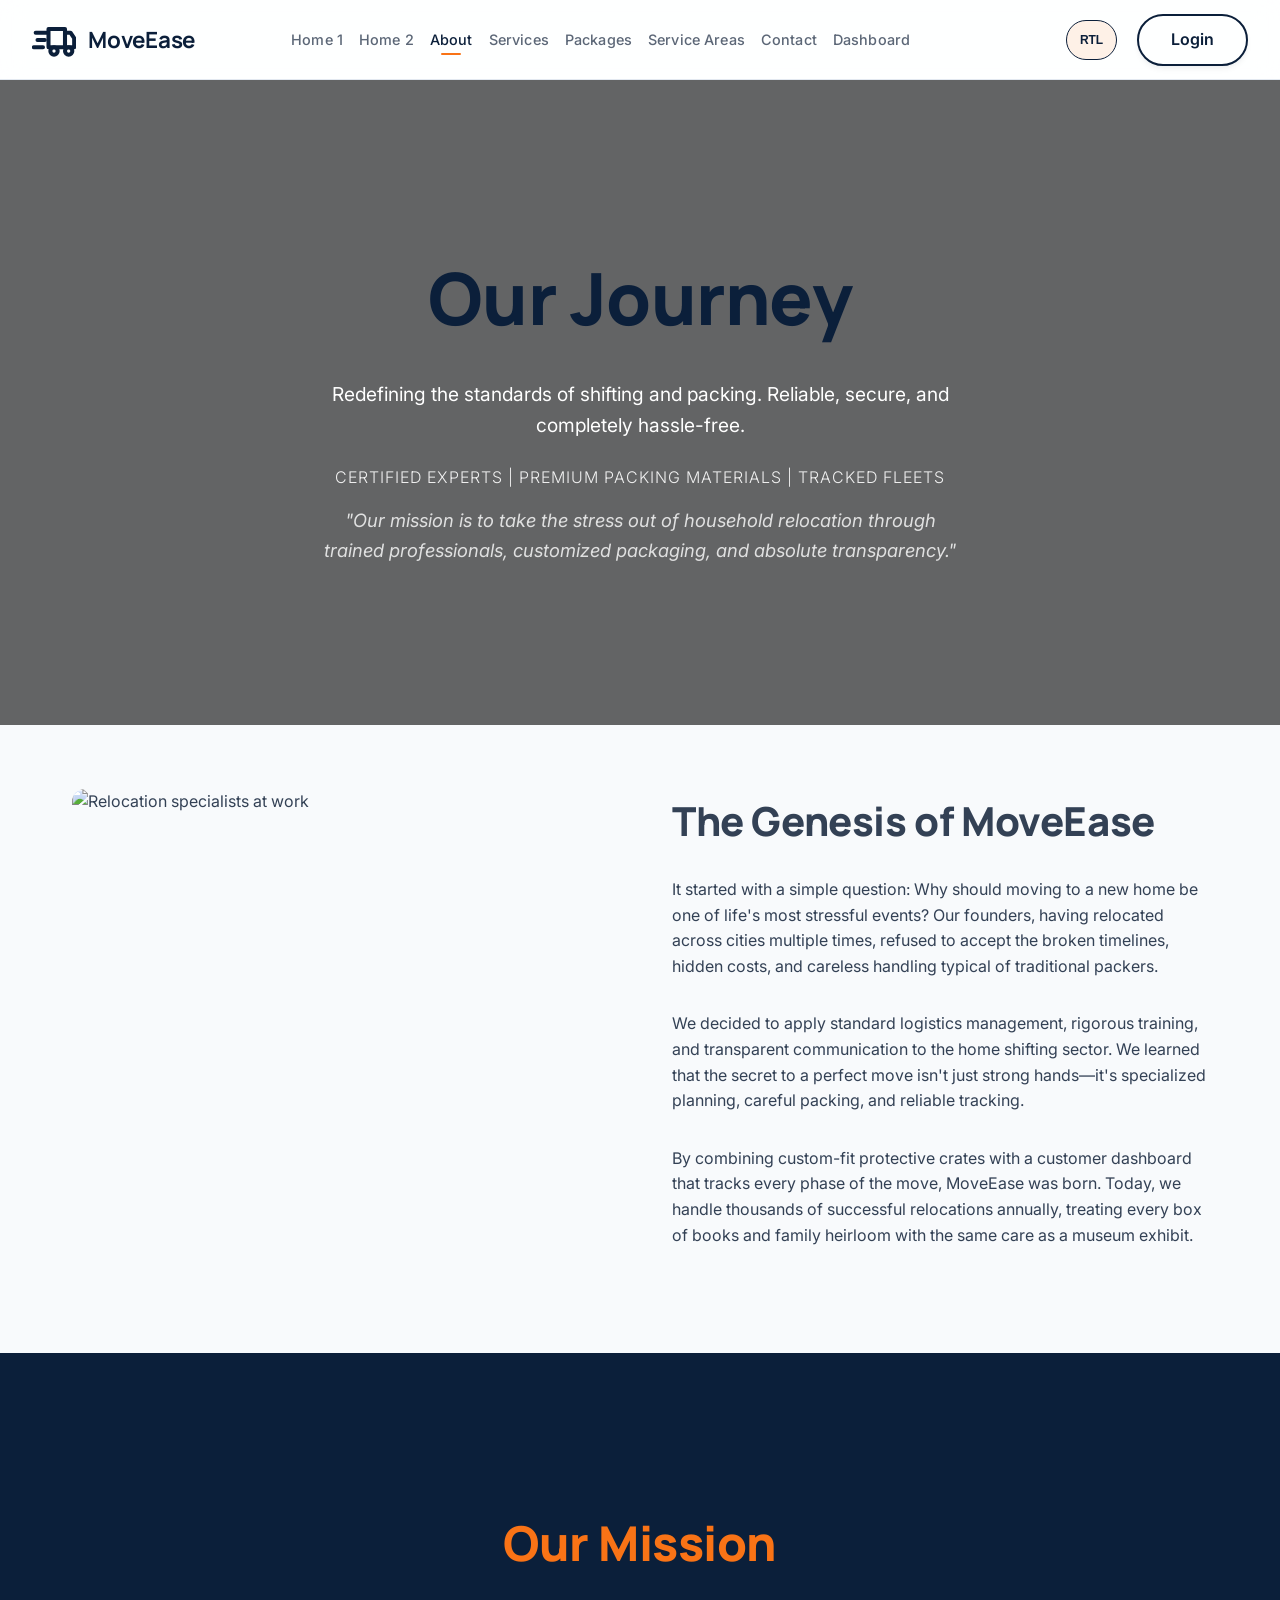
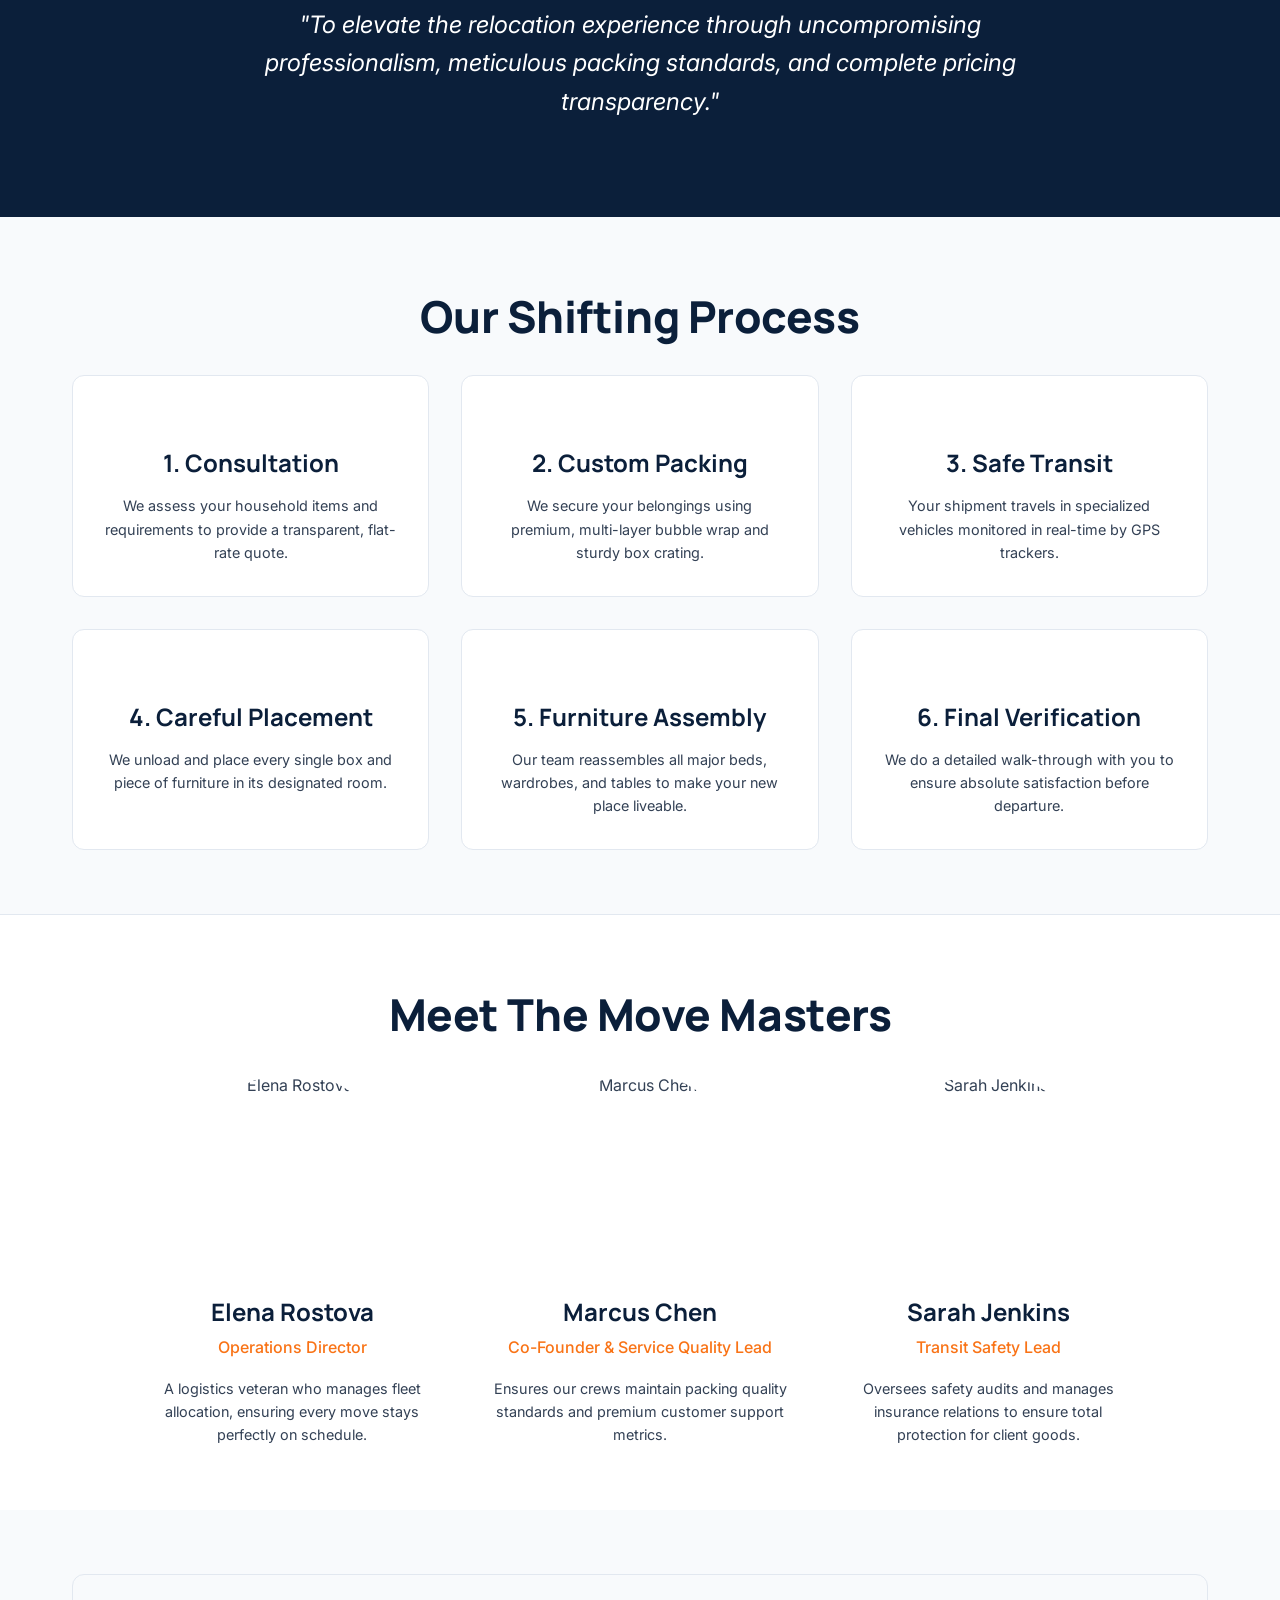
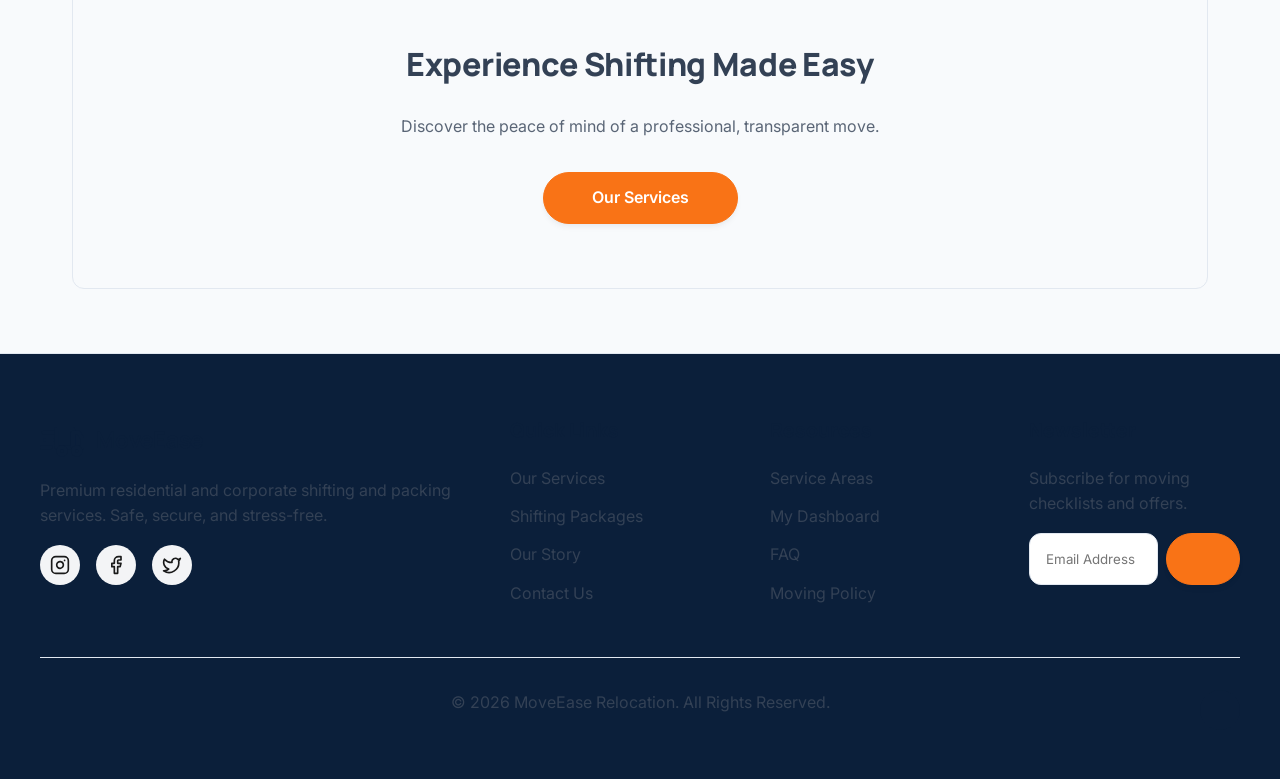
==== commit a363f12c: "Refactor: Complete rebranding of MoveEase, custom logistics logo, header alignment, and responsivene" ====
--- a/about.html
+++ b/about.html
@@ -4,8 +4,8 @@
 <head>
   <meta charset="UTF-8">
   <meta name="viewport" content="width=device-width, initial-scale=1.0">
-  <title>Cheevo | About Us</title>
-  <meta name="description" content="Discover the story behind our artisanal plant-based cheeses.">
+  <title>MoveEase | About Us</title>
+  <meta name="description" content="Discover the story behind our professional home shifting and packing services.">
   <link rel="stylesheet" href="style.css">
   <link rel="icon" type="image/svg+xml" href="logomark.svg">
 </head>
@@ -15,15 +15,15 @@
   <header class="site-header">
     <div class="header-container">
       <a href="index.html" class="logo">
-        <svg class="logo-icon-svg" viewBox="0 0 100 100" fill="none" xmlns="http://www.w3.org/2000/svg"><path d="M50 12C29.0132 12 12 29.0132 12 50C12 70.9868 29.0132 88 50 88C70.9868 88 88 70.9868 88 50C88 41.5 85.5 33.5 81 27" stroke="currentColor" stroke-width="11" stroke-linecap="round" stroke-linejoin="round"/><path d="M50 50L83 17" stroke="currentColor" stroke-width="11" stroke-linecap="round"/><path d="M58 24C58 24 76 24 76 42C76 60 58 60 58 60C58 45 42 50 50 50" fill="currentColor"/><circle cx="50" cy="50" r="5" fill="currentColor"/></svg> <span class="logo-text">Cheevo</span>
+        <svg class="logo-icon-svg" viewBox="0 0 24 24" fill="none" stroke="currentColor" stroke-width="2.2" stroke-linecap="round" stroke-linejoin="round"><path d="M2 8h6M3 12h4M1 16h5" /><path d="M9 6h9v10H9z" /><path d="M18 8h3l2 3v5h-5z" /><circle cx="12" cy="18" r="2" /><circle cx="20" cy="18" r="2" /></svg> <span class="logo-text">MoveEase</span>
       </a>
       <nav class="nav-menu">
         <a href="index.html" class="nav-link">Home 1</a>
         <a href="home-2.html" class="nav-link">Home 2</a>
         <a href="about.html" class="nav-link active">About</a>
-        <a href="shop.html" class="nav-link">Shop</a>
-        <a href="subscription.html" class="nav-link">Subscription</a>
-        <a href="collections.html" class="nav-link">Collections</a>
+        <a href="shop.html" class="nav-link">Services</a>
+        <a href="subscription.html" class="nav-link">Packages</a>
+        <a href="collections.html" class="nav-link">Service Areas</a>
         <a href="contact.html" class="nav-link">Contact</a>
         <a href="dashboard.html" class="nav-link">Dashboard</a>
       </nav>
@@ -41,7 +41,7 @@
   <div class="mobile-menu-overlay" id="mobile-menu">
     <div class="mobile-menu-header">
       <a href="index.html" class="logo">
-        <svg class="logo-icon-svg" viewBox="0 0 100 100" fill="none" xmlns="http://www.w3.org/2000/svg"><path d="M50 12C29.0132 12 12 29.0132 12 50C12 70.9868 29.0132 88 50 88C70.9868 88 88 70.9868 88 50C88 41.5 85.5 33.5 81 27" stroke="currentColor" stroke-width="11" stroke-linecap="round" stroke-linejoin="round"/><path d="M50 50L83 17" stroke="currentColor" stroke-width="11" stroke-linecap="round"/><path d="M58 24C58 24 76 24 76 42C76 60 58 60 58 60C58 45 42 50 50 50" fill="currentColor"/><circle cx="50" cy="50" r="5" fill="currentColor"/></svg> <span class="logo-text">Cheevo</span>
+        <svg class="logo-icon-svg" viewBox="0 0 24 24" fill="none" stroke="currentColor" stroke-width="2.2" stroke-linecap="round" stroke-linejoin="round"><path d="M2 8h6M3 12h4M1 16h5" /><path d="M9 6h9v10H9z" /><path d="M18 8h3l2 3v5h-5z" /><circle cx="12" cy="18" r="2" /><circle cx="20" cy="18" r="2" /></svg> <span class="logo-text">MoveEase</span>
       </a>
       <button class="icon-btn" id="close-menu"><i data-lucide="x"></i></button>
     </div>
@@ -49,9 +49,9 @@
       <a href="index.html">Home 1</a>
       <a href="home-2.html">Home 2</a>
       <a href="about.html" class="active">About</a>
-      <a href="shop.html">Shop</a>
-      <a href="subscription.html">Subscription</a>
-      <a href="collections.html">Collections</a>
+      <a href="shop.html">Services</a>
+      <a href="subscription.html">Packages</a>
+      <a href="collections.html">Service Areas</a>
       <a href="contact.html">Contact</a>
       <a href="dashboard.html">Dashboard</a>
       <a href="login.html" class="mobile-login-btn">Login</a>
@@ -61,18 +61,14 @@
   <main>
     <!-- Section 1: Hero -->
     <section class="fade-in"
-      style="background-image: linear-gradient(rgba(0,0,0,0.6), rgba(0,0,0,0.6)), url('https://images.unsplash.com/photo-1596662951482-0c4ba74a6df6?q=80&w=1974&auto=format&fit=crop'); background-size: cover; background-position: center; padding: 10rem 2rem; text-align:center; color: #fff;">
+      style="background-image: linear-gradient(rgba(0,0,0,0.6), rgba(0,0,0,0.6)), url('https://images.unsplash.com/photo-1524758631624-e2822e304c36?q=80&w=1974&auto=format&fit=crop'); background-size: cover; background-position: center; padding: 10rem 2rem; text-align:center; color: #fff;">
       <div class="container slide-in-top">
-        <h1 class="section-title" style="font-family:var(--font-heading); font-size:4.5rem; margin-bottom:1.5rem;">Our
-          Story</h1>
-        <p style="font-size:1.2rem; max-width:700px; margin:0 auto;">Redefining the art of cheesemaking. No dairy, no
-          compromises. Just pure, cultured excellence.</p>
+        <h1 class="section-title" style="font-family:var(--font-heading); font-size:4.5rem; margin-bottom:1.5rem;">Our Journey</h1>
+        <p style="font-size:1.2rem; max-width:700px; margin:0 auto;">Redefining the standards of shifting and packing. Reliable, secure, and completely hassle-free.</p>
         <p
           style="font-size:1rem; max-width:700px; margin:1.5rem auto 0; opacity:0.9; font-weight:300; letter-spacing:1px; text-transform:uppercase;">
-          Traditional techniques | Modern plant-based microbes</p>
-        <p style="font-size:1.15rem; max-width:650px; margin:1rem auto 0; font-style:italic; opacity:0.8;">"Our journey
-          began with a mission to preserve the heritage of artisanal aging while embracing the future of sustainable,
-          dairy-free living."</p>
+          Certified Experts | Premium Packing Materials | Tracked Fleets</p>
+        <p style="font-size:1.15rem; max-width:650px; margin:1rem auto 0; font-style:italic; opacity:0.8;">"Our mission is to take the stress out of household relocation through trained professionals, customized packaging, and absolute transparency."</p>
       </div>
     </section>
 
@@ -81,21 +77,14 @@
       <div class="container">
         <div class="grid-stack">
           <div class="slide-in-left img-container">
-            <!-- FIX: Ensure no stretch/crop by allowing img to fill parent correctly (handled by CSS object-fit) -->
-            <img src="https://images.pexels.com/photos/9946772/pexels-photo-9946772.jpeg" alt="Makers crafting cheese"
+            <img src="https://images.unsplash.com/photo-1513151233558-d860c5398176?q=80&w=600&auto=format&fit=crop" alt="Relocation specialists at work"
               style="height:500px; width:100%; object-fit:cover;">
           </div>
           <div class="slide-in-right">
-            <h2 class="mb-3" style="font-family:var(--font-heading); font-size:2.5rem;">The Genesis of Cheevo</h2>
-            <p class="mb-4">It started with a simple question: Why should transitioning to a plant-based lifestyle mean
-              the end of the sophisticated cheese board? Our founders, lifelong gastronomes, refused to accept the waxy,
-              unfermented alternatives on the market.</p>
-            <p class="mb-4">Traveling to the historic caves of Roquefort and the lush pastures of Normandy, we studied
-              under master affineurs. We learned that the magic of cheese isn't in the milkâ€”it's in the microbes, the
-              time, and the environment.</p>
-            <p>By applying these centuries-old techniques to organic, ethically sourced nuts, Cheevo was born in a small
-              commercial kitchen. Today, our climate-controlled cellars house thousands of aging wheels, each receiving
-              the same love and attention as a traditional grand cru.</p>
+            <h2 class="mb-3" style="font-family:var(--font-heading); font-size:2.5rem;">The Genesis of MoveEase</h2>
+            <p class="mb-4">It started with a simple question: Why should moving to a new home be one of life's most stressful events? Our founders, having relocated across cities multiple times, refused to accept the broken timelines, hidden costs, and careless handling typical of traditional packers.</p>
+            <p class="mb-4">We decided to apply standard logistics management, rigorous training, and transparent communication to the home shifting sector. We learned that the secret to a perfect move isn't just strong hands—it's specialized planning, careful packing, and reliable tracking.</p>
+            <p>By combining custom-fit protective crates with a customer dashboard that tracks every phase of the move, MoveEase was born. Today, we handle thousands of successful relocations annually, treating every box of books and family heirloom with the same care as a museum exhibit.</p>
           </div>
         </div>
       </div>
@@ -108,71 +97,67 @@
         <h2
           style="font-family:var(--font-heading); font-size:3rem; margin-bottom:1.5rem; color:var(--secondary-color);">
           Our Mission</h2>
-        <p style="font-size:1.5rem; max-width:800px; margin:0 auto; line-height:1.6; font-style:italic;">"To elevate
-          plant-based cuisine through uncompromising craftsmanship, while honoring our commitment to sustainability and
-          ethical sourcing."</p>
+        <p style="font-size:1.5rem; max-width:800px; margin:0 auto; line-height:1.6; font-style:italic;">"To elevate the relocation experience through uncompromising professionalism, meticulous packing standards, and complete pricing transparency."</p>
       </div>
     </section>
 
     <!-- Section 4: Process -->
     <section style="padding: var(--section-padding);">
       <div class="container text-center">
-        <h2 class="section-title fade-in">The Affinage Process</h2>
+        <h2 class="section-title fade-in">Our Shifting Process</h2>
         <div class="grid-stack" style="display:flex !important; flex-wrap:wrap; justify-content:center; gap:2rem;">
           <div class="fade-in" style="flex: 1 1 280px; max-width: 380px;">
             <div
               style="background:var(--card-bg); padding:2rem; border-radius:var(--border-radius); border:1px solid var(--border-color); height:100%;">
-              <i data-lucide="nut"
-                style="color:var(--secondary-color); width:40px; height:40px; margin-bottom:1rem;"></i>
-              <h3 class="mb-2">1. Sourcing</h3>
-              <p style="font-size:0.9rem;">We use only Fair Trade, organic cashews, almonds, and macadamias as our base.
-              </p>
+              <i data-lucide="phone-call"
+                style="color:var(--secondary-color); width:40px; height:40px; margin-bottom:1rem;"></i>
+              <h3 class="mb-2">1. Consultation</h3>
+              <p style="font-size:0.9rem;">We assess your household items and requirements to provide a transparent, flat-rate quote.</p>
             </div>
           </div>
           <div class="fade-in" style="transition-delay:0.1s; flex: 1 1 280px; max-width: 380px;">
             <div
               style="background:var(--card-bg); padding:2rem; border-radius:var(--border-radius); border:1px solid var(--border-color); height:100%;">
-              <i data-lucide="microscope"
-                style="color:var(--secondary-color); width:40px; height:40px; margin-bottom:1rem;"></i>
-              <h3 class="mb-2">2. Inoculation</h3>
-              <p style="font-size:0.9rem;">Proprietary vegan cultures and enzymes are introduced to start fermentation.
-              </p>
+              <i data-lucide="package"
+                style="color:var(--secondary-color); width:40px; height:40px; margin-bottom:1rem;"></i>
+              <h3 class="mb-2">2. Custom Packing</h3>
+              <p style="font-size:0.9rem;">We secure your belongings using premium, multi-layer bubble wrap and sturdy box crating.</p>
             </div>
           </div>
           <div class="fade-in" style="transition-delay:0.2s; flex: 1 1 280px; max-width: 380px;">
             <div
               style="background:var(--card-bg); padding:2rem; border-radius:var(--border-radius); border:1px solid var(--border-color); height:100%;">
-              <i data-lucide="thermometer"
-                style="color:var(--secondary-color); width:40px; height:40px; margin-bottom:1rem;"></i>
-              <h3 class="mb-2">3. Aging</h3>
-              <p style="font-size:0.9rem;">Wheels are aged in our humified caves from 3 weeks to 6 months.</p>
+              <i data-lucide="truck"
+                style="color:var(--secondary-color); width:40px; height:40px; margin-bottom:1rem;"></i>
+              <h3 class="mb-2">3. Safe Transit</h3>
+              <p style="font-size:0.9rem;">Your shipment travels in specialized vehicles monitored in real-time by GPS trackers.</p>
             </div>
           </div>
           <div class="fade-in" style="transition-delay:0.3s; flex: 1 1 280px; max-width: 380px;">
             <div
               style="background:var(--card-bg); padding:2rem; border-radius:var(--border-radius); border:1px solid var(--border-color); height:100%;">
-              <i data-lucide="shield-check"
-                style="color:var(--secondary-color); width:40px; height:40px; margin-bottom:1rem;"></i>
-              <h3 class="mb-2">4. Perfection</h3>
-              <p style="font-size:0.9rem;">Each wheel is hand-turned, salted, and inspected before it reaches you.</p>
+              <i data-lucide="home"
+                style="color:var(--secondary-color); width:40px; height:40px; margin-bottom:1rem;"></i>
+              <h3 class="mb-2">4. Careful Placement</h3>
+              <p style="font-size:0.9rem;">We unload and place every single box and piece of furniture in its designated room.</p>
             </div>
           </div>
           <div class="fade-in" style="transition-delay:0.4s; flex: 1 1 280px; max-width: 380px;">
             <div
               style="background:var(--card-bg); padding:2rem; border-radius:var(--border-radius); border:1px solid var(--border-color); height:100%;">
-              <i data-lucide="award"
-                style="color:var(--secondary-color); width:40px; height:40px; margin-bottom:1rem;"></i>
-              <h3 class="mb-2">5. Curation</h3>
-              <p style="font-size:0.9rem;">Wheels are assessed daily by our masters to ensure peak maturity.</p>
+              <i data-lucide="thumbs-up"
+                style="color:var(--secondary-color); width:40px; height:40px; margin-bottom:1rem;"></i>
+              <h3 class="mb-2">5. Furniture Assembly</h3>
+              <p style="font-size:0.9rem;">Our team reassembles all major beds, wardrobes, and tables to make your new place liveable.</p>
             </div>
           </div>
           <div class="fade-in" style="transition-delay:0.5s; flex: 1 1 280px; max-width: 380px;">
             <div
               style="background:var(--card-bg); padding:2rem; border-radius:var(--border-radius); border:1px solid var(--border-color); height:100%;">
-              <i data-lucide="package"
-                style="color:var(--secondary-color); width:40px; height:40px; margin-bottom:1rem;"></i>
-              <h3 class="mb-2">6. Delivery</h3>
-              <p style="font-size:0.9rem;">Primal cooling and bespoke wrapping preserve the cheese's integrity.</p>
+              <i data-lucide="clipboard-check"
+                style="color:var(--secondary-color); width:40px; height:40px; margin-bottom:1rem;"></i>
+              <h3 class="mb-2">6. Final Verification</h3>
+              <p style="font-size:0.9rem;">We do a detailed walk-through with you to ensure absolute satisfaction before departure.</p>
             </div>
           </div>
         </div>
@@ -183,39 +168,34 @@
     <section
       style="background:var(--card-bg); padding:var(--section-padding); border-top:1px solid var(--border-color);">
       <div class="container">
-        <h2 class="section-title fade-in">Meet The Masters</h2>
+        <h2 class="section-title fade-in">Meet The Move Masters</h2>
         <div style="display:flex; flex-wrap:wrap; justify-content:center; gap: 3rem;">
           <div class="fade-in text-center" style="flex: 0 1 300px;">
             <div class="img-container" style="border-radius:50%; width:200px; height:200px; margin:0 auto 1.5rem;">
-              <!-- FIX: High quality non-broken fit images -->
               <img src="https://images.unsplash.com/photo-1577219491135-ce391730fb2c?q=80&w=1954&auto=format&fit=crop"
-                alt="Chef Elena" style="width:100%; height:100%; object-fit:cover; object-position: center 20%;">
+                alt="Elena Rostova" style="width:100%; height:100%; object-fit:cover; object-position: center 20%;">
             </div>
             <h3 class="mb-1">Elena Rostova</h3>
-            <p style="color:var(--secondary-color); font-weight:500; margin-bottom:1rem;">Head Affineur</p>
-            <p style="font-size:0.9rem;">Former dairy cheesemaker turned plant-based pioneer, Elena masterminds our
-              culture blends.</p>
+            <p style="color:var(--secondary-color); font-weight:500; margin-bottom:1rem;">Operations Director</p>
+            <p style="font-size:0.9rem;">A logistics veteran who manages fleet allocation, ensuring every move stays perfectly on schedule.</p>
           </div>
           <div class="fade-in text-center" style="transition-delay:0.1s; flex: 0 1 300px;">
             <div class="img-container" style="border-radius:50%; width:200px; height:200px; margin:0 auto 1.5rem;">
               <img src="https://images.unsplash.com/photo-1507003211169-0a1dd7228f2d?q=80&w=1935&auto=format&fit=crop"
-                alt="Chef Marcus" style="width:100%; height:100%; object-fit:cover; object-position: center 20%;">
+                alt="Marcus Chen" style="width:100%; height:100%; object-fit:cover; object-position: center 20%;">
             </div>
             <h3 class="mb-1">Marcus Chen</h3>
-            <p style="color:var(--secondary-color); font-weight:500; margin-bottom:1rem;">Co-Founder & Flavor Director
-            </p>
-            <p style="font-size:0.9rem;">With a background in Michelin-starred kitchens, Marcus develops our seasonal
-              infused wheels.</p>
+            <p style="color:var(--secondary-color); font-weight:500; margin-bottom:1rem;">Co-Founder & Service Quality Lead</p>
+            <p style="font-size:0.9rem;">Ensures our crews maintain packing quality standards and premium customer support metrics.</p>
           </div>
           <div class="fade-in text-center" style="transition-delay:0.2s; flex: 0 1 300px;">
             <div class="img-container" style="border-radius:50%; width:200px; height:200px; margin:0 auto 1.5rem;">
               <img src="https://images.unsplash.com/photo-1560250097-0b93528c311a?q=80&w=1974&auto=format&fit=crop"
-                alt="Sarah J." style="width:100%; height:100%; object-fit:cover; object-position: center 20%;">
+                alt="Sarah Jenkins" style="width:100%; height:100%; object-fit:cover; object-position: center 20%;">
             </div>
             <h3 class="mb-1">Sarah Jenkins</h3>
-            <p style="color:var(--secondary-color); font-weight:500; margin-bottom:1rem;">Sustainability Lead</p>
-            <p style="font-size:0.9rem;">Ensures every nut sourced and package shipped meets the highest ethical and
-              eco-standards.</p>
+            <p style="color:var(--secondary-color); font-weight:500; margin-bottom:1rem;">Transit Safety Lead</p>
+            <p style="font-size:0.9rem;">Oversees safety audits and manages insurance relations to ensure total protection for client goods.</p>
           </div>
         </div>
       </div>
@@ -226,9 +206,9 @@
       <div class="container text-center">
         <div class="fade-in"
           style="background:var(--bg-color); padding:4rem; border-radius:var(--border-radius); border:1px solid var(--border-color);">
-          <h2 class="mb-3" style="font-family:var(--font-heading); font-size:2rem;">Taste The Difference</h2>
-          <p class="mb-4" style="opacity:0.8;">Experience the culmination of our passion and process.</p>
-          <a href="shop.html" class="btn btn-primary" style="padding: 0 3rem;">Shop The Collection</a>
+          <h2 class="mb-3" style="font-family:var(--font-heading); font-size:2rem;">Experience Shifting Made Easy</h2>
+          <p class="mb-4" style="opacity:0.8;">Discover the peace of mind of a professional, transparent move.</p>
+          <a href="shop.html" class="btn btn-primary" style="padding: 0 3rem;">Our Services</a>
         </div>
       </div>
     </section>
@@ -239,9 +219,9 @@
     <div class="footer-grid fade-in">
       <div class="footer-col">
         <a href="index.html" class="logo mb-2">
-          <svg class="logo-icon-svg" viewBox="0 0 100 100" fill="none" xmlns="http://www.w3.org/2000/svg"><path d="M50 12C29.0132 12 12 29.0132 12 50C12 70.9868 29.0132 88 50 88C70.9868 88 88 70.9868 88 50C88 41.5 85.5 33.5 81 27" stroke="currentColor" stroke-width="11" stroke-linecap="round" stroke-linejoin="round"/><path d="M50 50L83 17" stroke="currentColor" stroke-width="11" stroke-linecap="round"/><path d="M58 24C58 24 76 24 76 42C76 60 58 60 58 60C58 45 42 50 50 50" fill="currentColor"/><circle cx="50" cy="50" r="5" fill="currentColor"/></svg> <span class="logo-text">Cheevo</span>
+          <svg class="logo-icon-svg" viewBox="0 0 24 24" fill="none" stroke="currentColor" stroke-width="2.2" stroke-linecap="round" stroke-linejoin="round"><path d="M2 8h6M3 12h4M1 16h5" /><path d="M9 6h9v10H9z" /><path d="M18 8h3l2 3v5h-5z" /><circle cx="12" cy="18" r="2" /><circle cx="20" cy="18" r="2" /></svg> <span class="logo-text">MoveEase</span>
         </a>
-        <p>Crafting premium, plant-based cheeses with traditional methods and pure ingredients.</p>
+        <p>Premium residential and corporate shifting and packing services. Safe, secure, and stress-free.</p>
         <div class="social-icons">
           <a href="#" class="social-icon"><svg viewBox="0 0 24 24">
               <rect x="2" y="2" width="20" height="20" rx="5" ry="5"></rect>
@@ -261,8 +241,8 @@
       <div class="footer-col">
         <h4>Quick Links</h4>
         <div class="footer-links">
-          <a href="shop.html">Shop Cheeses</a>
-          <a href="subscription.html">Subscriptions</a>
+          <a href="shop.html">Our Services</a>
+          <a href="subscription.html">Shifting Packages</a>
           <a href="about.html">Our Story</a>
           <a href="contact.html">Contact Us</a>
         </div>
@@ -270,15 +250,15 @@
       <div class="footer-col">
         <h4>Resources</h4>
         <div class="footer-links">
-          <a href="collections.html">Collections</a>
+          <a href="collections.html">Service Areas</a>
           <a href="dashboard.html">My Dashboard</a>
           <a href="#">FAQ</a>
-          <a href="#">Shipping Policy</a>
+          <a href="#">Moving Policy</a>
         </div>
       </div>
       <div class="footer-col">
         <h4>Newsletter</h4>
-        <p class="mb-2">Subscribe for exclusive offers and new flavors.</p>
+        <p class="mb-2">Subscribe for moving checklists and offers.</p>
         <form class="form-group" style="display:flex;gap:0.5rem;">
           <input type="email" placeholder="Email Address" class="form-input" style="margin-bottom:0;" required>
           <button type="submit" class="btn btn-primary" style="padding:0 1.5rem;"><i data-lucide="send"></i></button>
@@ -286,7 +266,7 @@
       </div>
     </div>
     <div class="footer-bottom">
-      <p>&copy; 2026 Cheevo Cheesemaker. All Rights Reserved.</p>
+      <p>&copy; 2026 MoveEase Relocation. All Rights Reserved.</p>
       <button id="back-to-top" class="back-to-top" aria-label="Back to top">
         <i data-lucide="arrow-up"></i>
       </button>
--- a/style.css
+++ b/style.css
@@ -1,45 +1,45 @@
-@import url('https://fonts.googleapis.com/css2?family=Outfit:wght@300;400;500;600&family=Playfair+Display:ital,wght@0,400;0,600;0,700;1,400&display=swap');
+@import url('https://fonts.googleapis.com/css2?family=Inter:wght@400;500;600&family=Manrope:wght@700;800&display=swap');
 
 :root {
   /* Colors */
-  --primary-color: #2c4c3b;
-  /* Deep Earthy Green */
-  --primary-hover: #1f362a;
-  --secondary-color: #c89b3c;
-  /* Elegant Gold */
-  --secondary-hover: #b08630;
+  --primary-color: #0B1F3A; /* Deep Navy */
+  --primary-hover: #071426;
+  --secondary-color: #F97316; /* Warm Orange */
+  --secondary-hover: #ea580c;
+  --accent-color: #38BDF8; /* Sky Blue */
 
   /* Light Theme */
-  --bg-color: #fafafa;
-  --text-color: #1a1a1a;
-  --card-bg: #ffffff;
-  --border-color: #e5e5e5;
-  --input-bg: #ffffff;
-  --footer-bg: #f5f5f5;
+  --bg-color: #F8FAFC;
+  --text-color: #334155;
+  --card-bg: #FFFFFF;
+  --border-color: #E2E8F0;
+  --input-bg: #FFFFFF;
+  --footer-bg: #0B1F3A;
   --glass-bg: rgba(255, 255, 255, 0.85);
 
   /* Typography */
-  --font-heading: 'Playfair Display', serif;
-  --font-body: 'Outfit', sans-serif;
+  --font-heading: 'Manrope', sans-serif;
+  --font-body: 'Inter', sans-serif;
 
   /* Spacing & Layout */
-  --section-padding: 5rem 2rem;
+  --section-padding: 4rem 2rem;
   --container-width: 1200px;
-  --border-radius: 8px;
-  --transition: all 0.3s ease;
-  --shadow: 0 10px 30px rgba(0, 0, 0, 0.05);
+  --border-radius: 12px; /* Large rounded cards */
+  --transition: all 0.3s cubic-bezier(0.4, 0, 0.2, 1);
+  --shadow: 0 10px 30px rgba(11, 31, 58, 0.05); /* Soft shadow */
   --header-height: 80px;
+  --accent-soft: rgba(249, 115, 22, 0.1);
 }
 
 [data-theme="dark"] {
-  --bg-color: #121212;
-  --text-color: #f0f0f0;
-  --card-bg: #1e1e1e;
-  --border-color: #333333;
-  --input-bg: #2a2a2a;
-  --footer-bg: #0a0a0a;
-  --glass-bg: rgba(18, 18, 18, 0.85);
-  --shadow: 0 10px 30px rgba(0, 0, 0, 0.5);
+  --bg-color: #06101E; /* Dark Navy Background */
+  --text-color: #E2E8F0;
+  --card-bg: #0D1E36; /* Darker Navy Cards */
+  --border-color: #1E293B;
+  --input-bg: #0B1F3A;
+  --footer-bg: #030812;
+  --glass-bg: rgba(6, 16, 30, 0.85);
+  --shadow: 0 10px 30px rgba(0, 0, 0, 0.4);
 }
 
 /* RTL Support */
@@ -108,15 +108,40 @@
   }
 }
 
-h1,
-h2,
+h1 {
+  font-size: clamp(2.5rem, 5vw, 4rem); /* Responsive Heading clamp */
+  font-weight: 800;
+  letter-spacing: -0.02em;
+}
+
+h2, .section-title {
+  font-size: clamp(2rem, 4vw, 2.75rem); /* Responsive Heading clamp */
+  font-weight: 800;
+  letter-spacing: -0.01em;
+}
+
 h3,
 h4,
 h5,
 h6 {
   font-family: var(--font-heading);
-  font-weight: 600;
-  line-height: 1.2;
+  font-weight: 800; /* Manrope 800 */
+  color: var(--primary-color);
+  line-height: 1.25;
+}
+
+[data-theme="dark"] h1,
+[data-theme="dark"] h2,
+[data-theme="dark"] h3,
+[data-theme="dark"] h4,
+[data-theme="dark"] h5,
+[data-theme="dark"] h6 {
+  color: #ffffff;
+}
+
+h3 {
+  font-size: clamp(1.25rem, 2.5vw, 1.5rem); /* Responsive Heading clamp */
+  font-weight: 700;
 }
 
 a {
@@ -144,12 +169,15 @@
 }
 
 .testimonial-card {
-  padding: 2rem;
+  padding: 2.5rem;
   border-radius: var(--border-radius);
   flex: 0 1 400px;
   display: flex;
   flex-direction: column;
   transition: transform 0.3s ease;
+  background: var(--card-bg);
+  box-shadow: var(--shadow);
+  border: 1px solid var(--border-color);
 }
 
 .testimonial-card:hover {
@@ -157,21 +185,24 @@
 }
 
 .section-title {
-  font-size: 2.5rem;
+  font-family: var(--font-heading);
+  font-size: clamp(2rem, 4vw, 2.75rem);
   text-align: center;
-  margin-bottom: 3rem;
+  margin-bottom: 1.5rem;
   position: relative;
+  color: var(--primary-color);
 }
 
 .section-subtitle {
+  font-family: var(--font-body);
   font-size: 1.1rem;
   text-align: center;
-  margin-bottom: 3rem;
+  margin-bottom: 4rem;
   max-width: 700px;
   margin-left: auto;
   margin-right: auto;
   opacity: 0.8;
-  line-height: 1.6;
+  line-height: 1.7;
   font-weight: 400;
 }
 
@@ -186,56 +217,73 @@
   overflow: visible !important;
 }
 
-/* Buttons */
+/* Buttons styling with lift/scale hover and warm orange F97316 */
 .btn {
   display: inline-flex;
   align-items: center;
   justify-content: center;
-  padding: 0 1.8rem;
-  height: 48px;
-  border-radius: 4px;
+  padding: 0 2rem;
+  height: 52px;
+  border-radius: 30px;
   font-family: var(--font-body);
-  font-weight: 500;
+  font-weight: 600;
   cursor: pointer;
   transition: var(--transition);
   border: 1px solid transparent;
-  gap: 0.5rem;
+  gap: 0.6rem;
   box-sizing: border-box;
+  box-shadow: 0 4px 6px -1px rgba(11, 31, 58, 0.05), 0 2px 4px -1px rgba(11, 31, 58, 0.03);
 }
 
 .btn-primary {
-  background-color: var(--primary-color);
-  color: #fff;
-  border: 1px solid var(--primary-color);
+  background-color: var(--secondary-color); /* Warm Orange F97316 */
+  color: #ffffff;
+  border: 1px solid var(--secondary-color);
 }
 
 .btn-primary:hover {
-  background-color: var(--primary-hover);
-  border-color: var(--primary-hover);
-  transform: translateY(-2px);
-  box-shadow: 0 5px 15px rgba(44, 76, 59, 0.3);
+  background-color: var(--secondary-hover);
+  border-color: var(--secondary-hover);
+  transform: translateY(-2px) scale(1.02);
+  box-shadow: 0 10px 15px -3px rgba(249, 115, 22, 0.3), 0 4px 6px -2px rgba(249, 115, 22, 0.15);
 }
 
 .btn-secondary {
   background-color: transparent;
   color: var(--primary-color);
-  border: 1px solid var(--primary-color);
+  border: 2px solid var(--primary-color);
 }
 
 [data-theme="dark"] .btn-secondary {
-  color: var(--secondary-color);
-  border-color: var(--secondary-color);
+  color: #ffffff;
+  border-color: var(--border-color);
 }
 
 .btn-secondary:hover {
   background-color: var(--primary-color);
-  color: #fff;
-  transform: translateY(-2px);
+  color: #ffffff;
+  transform: translateY(-2px) scale(1.02);
+  box-shadow: 0 10px 15px -3px rgba(11, 31, 58, 0.2);
 }
 
 [data-theme="dark"] .btn-secondary:hover {
   background-color: var(--secondary-color);
-  color: #121212;
+  color: #06101E;
+  border-color: var(--secondary-color);
+  box-shadow: 0 10px 15px -3px rgba(249, 115, 22, 0.3);
+}
+
+.btn-outline-white {
+  background-color: transparent;
+  color: #ffffff;
+  border: 2px solid #ffffff;
+}
+
+.btn-outline-white:hover {
+  background-color: #ffffff;
+  color: var(--primary-color);
+  transform: translateY(-2px) scale(1.02);
+  box-shadow: 0 10px 15px -3px rgba(255, 255, 255, 0.2);
 }
 
 /* Header */
@@ -412,6 +460,14 @@
   background: var(--accent-soft) !important;
   color: var(--primary-color) !important;
   border: 1px solid var(--primary-color) !important;
+  transition: var(--transition) !important;
+}
+
+.rtl-toggle-btn:hover {
+  background: var(--primary-color) !important;
+  color: #ffffff !important;
+  transform: translateY(-2px);
+  box-shadow: 0 5px 15px rgba(44, 76, 59, 0.2);
 }
 
 [data-theme="dark"] .rtl-toggle-btn {
@@ -419,12 +475,36 @@
   border-color: var(--secondary-color) !important;
 }
 
+[data-theme="dark"] .rtl-toggle-btn:hover {
+  background: var(--secondary-color) !important;
+  color: #121212 !important;
+  box-shadow: 0 5px 15px rgba(249, 115, 22, 0.3);
+}
+
 .menu-toggle {
   display: none !important;
 }
 
 .mobile-menu-overlay {
   display: none;
+}
+
+.hide-desktop {
+  display: none !important;
+}
+
+.hide-mobile {
+  display: flex !important;
+}
+
+@media (max-width: 1200px) {
+  .hide-desktop {
+    display: flex !important;
+  }
+
+  .hide-mobile {
+    display: none !important;
+  }
 }
 
 /* Main Spacing */
@@ -468,7 +548,7 @@
 }
 
 /* Responsive Header */
-@media (max-width: 1150px) {
+@media (max-width: 1350px) {
   .nav-menu {
     gap: 1rem;
   }
@@ -476,9 +556,13 @@
   .nav-link {
     font-size: 0.9rem;
   }
-}
-
-@media (max-width: 1024px) {
+
+  .logo-text {
+    font-size: 1.4rem !important;
+  }
+}
+
+@media (max-width: 1200px) {
   .nav-menu {
     display: none !important;
   }
@@ -792,6 +876,7 @@
 /* Home 1 specific */
 .hero-1 {
   height: calc(100vh - var(--header-height));
+  min-height: 600px;
   display: flex;
   align-items: center;
   justify-content: center;
@@ -920,22 +1005,27 @@
 
 /* Featured Cheeses */
 .product-grid {
-  display: flex !important;
-  flex-wrap: wrap !important;
-  justify-content: center !important;
-  gap: 2rem;
-  padding: var(--section-padding);
-}
-
-@media (max-width: 900px) {
+  display: grid !important;
+  grid-template-columns: repeat(3, 1fr);
+  gap: 2.5rem;
+  max-width: var(--container-width);
+  margin: 0 auto;
+  padding: 3rem 2rem;
+}
+
+@media (max-width: 1100px) {
   .product-grid {
-    gap: 1.5rem;
-  }
-}
-
-@media (max-width: 600px) {
+    grid-template-columns: repeat(2, 1fr);
+    gap: 2rem;
+    padding: 2.5rem 1.5rem;
+  }
+}
+
+@media (max-width: 768px) {
   .product-grid {
     grid-template-columns: 1fr;
+    gap: 1.5rem;
+    padding: 2rem 1.25rem;
   }
 }
 
@@ -948,7 +1038,7 @@
   transition: var(--transition);
   display: flex;
   flex-direction: column;
-  flex: 0 1 400px;
+  width: 100%;
 }
 
 .product-card:hover {
@@ -1258,13 +1348,14 @@
 }
 
 [data-theme="dark"] .metric-icon {
-  background: rgba(200, 155, 60, 0.1);
+  background: rgba(249, 115, 22, 0.1);
   color: var(--secondary-color);
 }
 
 /* Hero 1 Styles */
 .hero-1 {
   height: 90vh;
+  min-height: 600px;
   display: flex;
   align-items: center;
   justify-content: center;
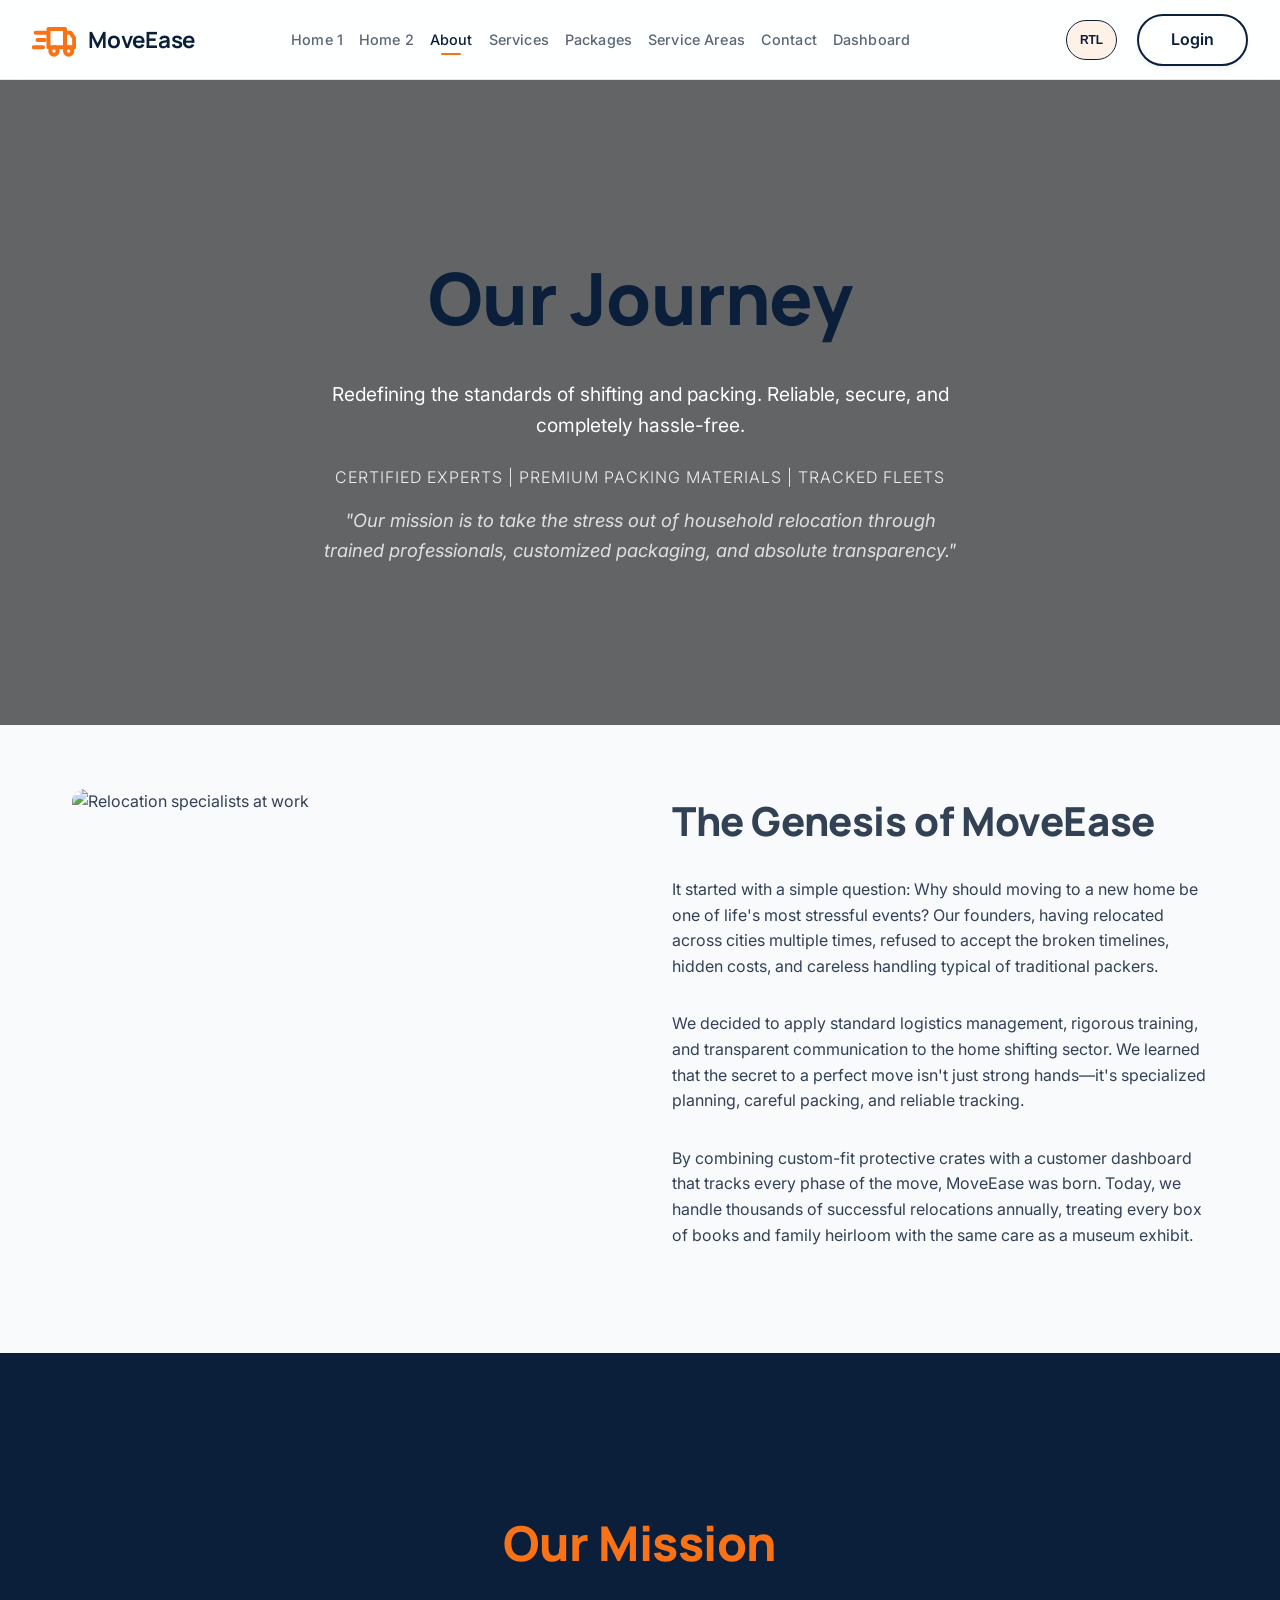
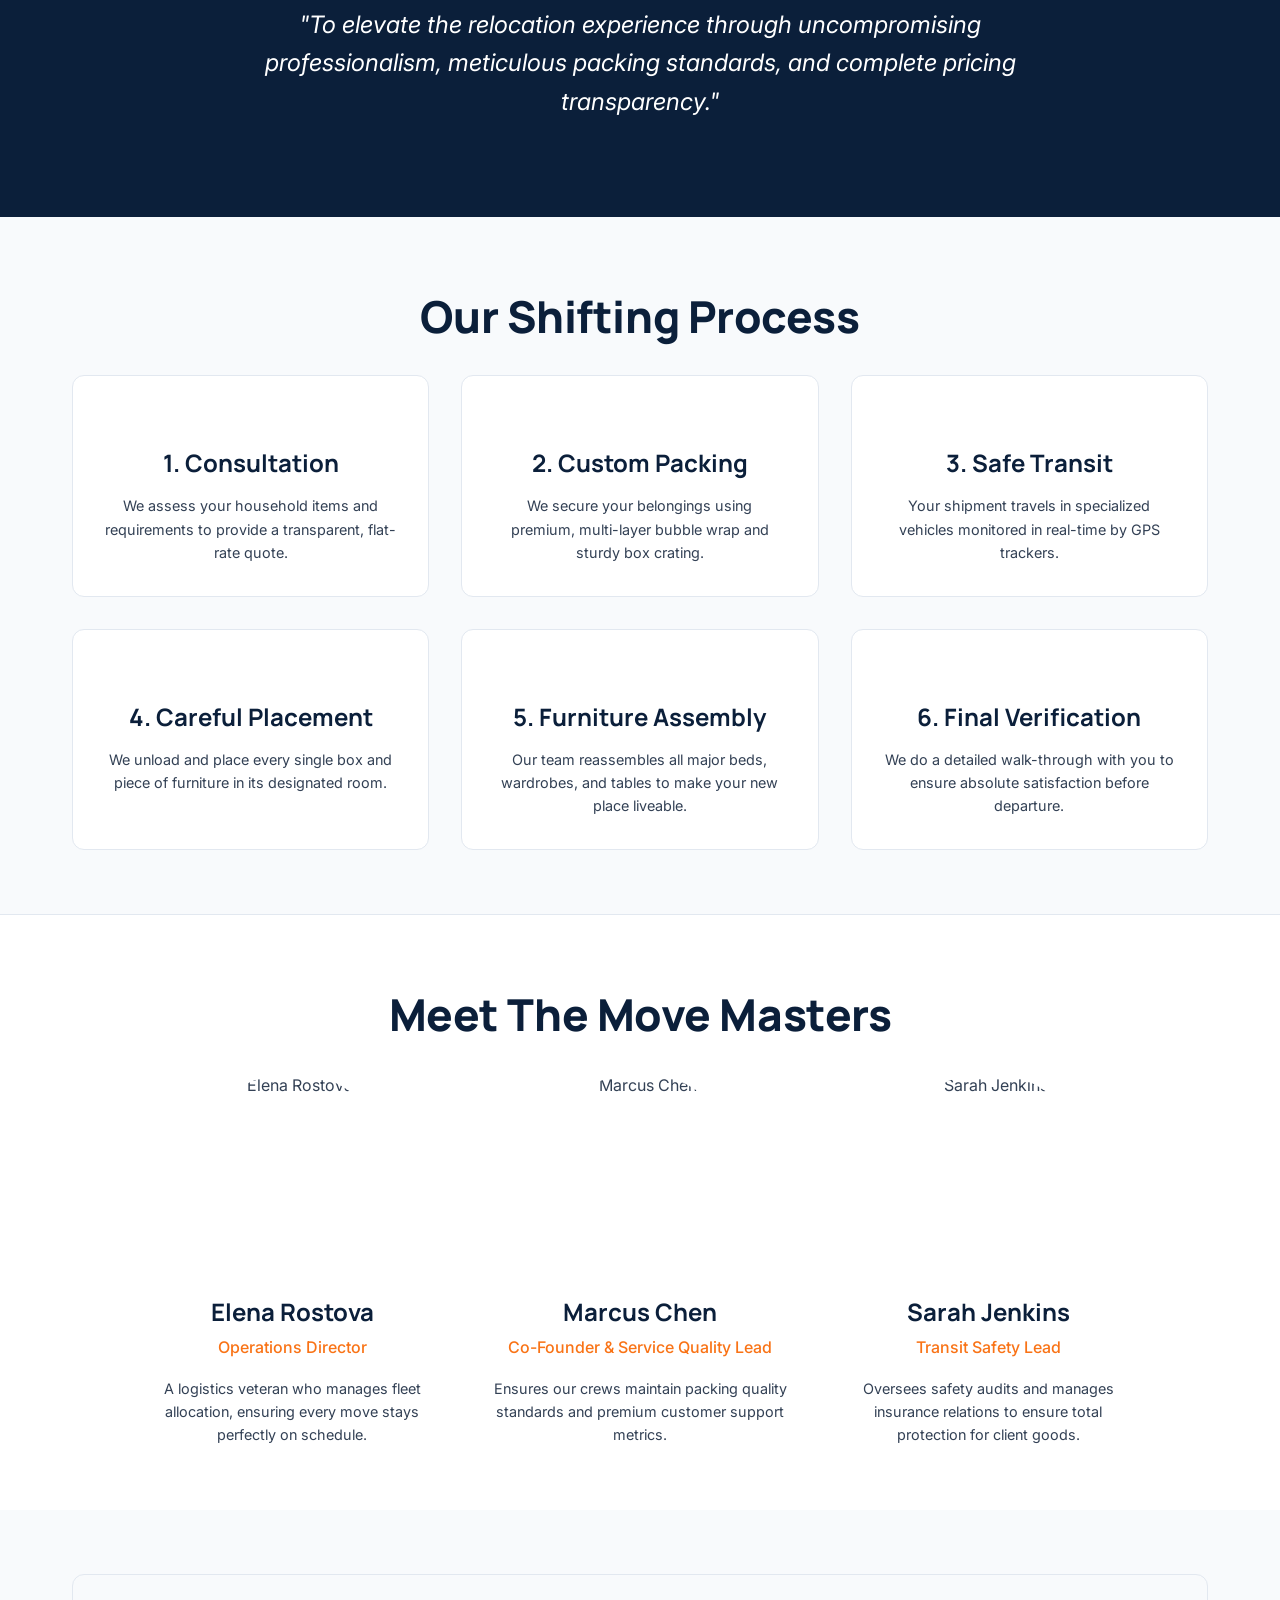
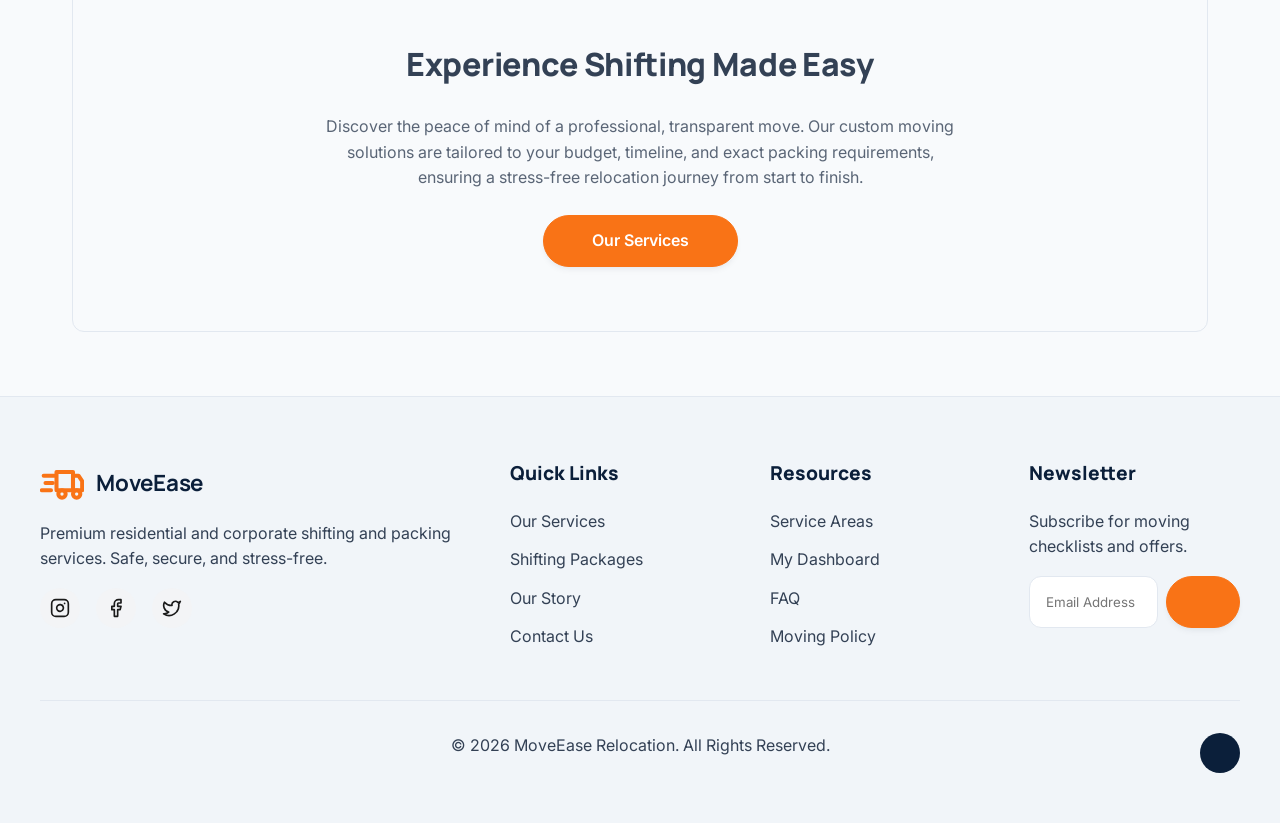
==== commit 18e87b7f: "Optimize responsive layout, fix mobile UI overlaps, dark mode icon visibility, and update hero backg" ====
--- a/about.html
+++ b/about.html
@@ -77,7 +77,7 @@
       <div class="container">
         <div class="grid-stack">
           <div class="slide-in-left img-container">
-            <img src="https://images.unsplash.com/photo-1513151233558-d860c5398176?q=80&w=600&auto=format&fit=crop" alt="Relocation specialists at work"
+            <img src="https://encrypted-tbn0.gstatic.com/images?q=tbn:ANd9GcR3HmhTgWjCIW68aq-e6VmfL1m67PU9I9_olG7gE1sM3Mr7aDNHPt3yRzU&s=10" alt="Relocation specialists at work"
               style="height:500px; width:100%; object-fit:cover;">
           </div>
           <div class="slide-in-right">
@@ -207,7 +207,7 @@
         <div class="fade-in"
           style="background:var(--bg-color); padding:4rem; border-radius:var(--border-radius); border:1px solid var(--border-color);">
           <h2 class="mb-3" style="font-family:var(--font-heading); font-size:2rem;">Experience Shifting Made Easy</h2>
-          <p class="mb-4" style="opacity:0.8;">Discover the peace of mind of a professional, transparent move.</p>
+          <p class="mb-4" style="opacity:0.8; max-width:650px; margin:0 auto 1.5rem; line-height:1.6;">Discover the peace of mind of a professional, transparent move. Our custom moving solutions are tailored to your budget, timeline, and exact packing requirements, ensuring a stress-free relocation journey from start to finish.</p>
           <a href="shop.html" class="btn btn-primary" style="padding: 0 3rem;">Our Services</a>
         </div>
       </div>
--- a/style.css
+++ b/style.css
@@ -14,7 +14,7 @@
   --card-bg: #FFFFFF;
   --border-color: #E2E8F0;
   --input-bg: #FFFFFF;
-  --footer-bg: #0B1F3A;
+  --footer-bg: #F1F5F9;
   --glass-bg: rgba(255, 255, 255, 0.85);
 
   /* Typography */
@@ -256,7 +256,7 @@
 
 [data-theme="dark"] .btn-secondary {
   color: #ffffff;
-  border-color: var(--border-color);
+  border-color: rgba(255, 255, 255, 0.45);
 }
 
 .btn-secondary:hover {
@@ -334,7 +334,7 @@
 .logo-icon-svg {
   width: 44px;
   height: 44px;
-  color: var(--primary-color);
+  color: var(--secondary-color);
   transition: transform 0.3s cubic-bezier(0.34, 1.56, 0.64, 1), color 0.3s ease;
 }
 
@@ -344,7 +344,7 @@
 }
 
 [data-theme="dark"] .logo-icon-svg {
-  color: #ffffff;
+  color: var(--secondary-color);
 }
 
 .logo-text {
@@ -362,11 +362,11 @@
 
 .logo:hover .logo-icon-svg {
   transform: scale(1.1) rotate(-5deg);
-  color: var(--secondary-color);
+  color: var(--primary-color);
 }
 
 [data-theme="dark"] .logo:hover .logo-icon-svg {
-  color: #fff;
+  color: #ffffff;
 }
 
 .logo:hover .logo-text {
@@ -374,7 +374,7 @@
 }
 
 [data-theme="dark"] .logo:hover .logo-text {
-  color: #fff !important;
+  color: var(--secondary-color) !important;
 }
 
 .nav-menu {
@@ -668,13 +668,13 @@
   .mobile-nav-links {
     display: flex;
     flex-direction: column;
-    gap: 2rem;
-    margin-bottom: 4rem;
+    gap: 1.1rem;
+    margin-bottom: 3rem;
     align-items: center;
   }
 
   .mobile-nav-links a {
-    font-size: 2rem;
+    font-size: 1.25rem;
     font-family: var(--font-heading);
     font-weight: 600;
     transition: var(--transition);
@@ -842,6 +842,13 @@
   transform: translateY(-3px);
 }
 
+@media (max-width: 1024px) {
+  .footer-grid {
+    grid-template-columns: repeat(2, 1fr);
+    gap: 2.5rem;
+  }
+}
+
 @media (max-width: 768px) {
   .footer-grid {
     grid-template-columns: 1fr;
@@ -908,7 +915,7 @@
   left: 0;
   width: 100%;
   height: 100%;
-  z-index: 0;
+  z-index: 2;
   background: radial-gradient(circle at center, rgba(0,0,0,0.3) 0%, rgba(0,0,0,0.7) 100%);
 }
 
@@ -1018,6 +1025,12 @@
     grid-template-columns: repeat(2, 1fr);
     gap: 2rem;
     padding: 2.5rem 1.5rem;
+  }
+
+  .product-grid .product-card:nth-child(odd):last-child {
+    grid-column: span 2;
+    justify-self: center;
+    max-width: calc(50% - 1rem);
   }
 }
 
@@ -1371,11 +1384,11 @@
   left: 0;
   width: 100%;
   height: 100%;
-  background-image: linear-gradient(rgba(0, 0, 0, 0.4), rgba(0, 0, 0, 0.6)), url('artisanal_vegan_cheese_hero.png');
+  background-image: linear-gradient(rgba(0, 0, 0, 0.4), rgba(0, 0, 0, 0.6)), url('hero-image.png');
   background-size: cover;
   background-position: center;
   background-repeat: no-repeat;
-  z-index: 0;
+  z-index: 1;
   transform: scale(1.05);
   animation: bgPan 30s ease-in-out infinite alternate;
 }
@@ -1605,4 +1618,86 @@
   .section-title {
     font-size: 2rem !important;
   }
+}
+
+/* Hero section quotes button color override */
+.hero-1-actions .btn-primary,
+.hero-2-actions .btn-primary {
+  background-color: var(--accent-color) !important;
+  border-color: var(--accent-color) !important;
+  color: var(--primary-color) !important;
+}
+
+.hero-1-actions .btn-primary:hover,
+.hero-2-actions .btn-primary:hover {
+  background-color: #0ea5e9 !important;
+  border-color: #0ea5e9 !important;
+  color: var(--primary-color) !important;
+  box-shadow: 0 10px 15px -3px rgba(56, 189, 248, 0.3), 0 4px 6px -2px rgba(56, 189, 248, 0.15) !important;
+}
+
+/* Dark theme auth page link visibility overrides */
+[data-theme="dark"] .auth-card a:not(.logo) {
+  color: var(--secondary-color) !important;
+}
+[data-theme="dark"] .auth-card a:not(.logo):hover {
+  color: var(--secondary-hover) !important;
+  text-decoration: underline !important;
+}
+
+/* Newsletter Section Responsive Layout */
+.newsletter-heading {
+  font-size: 2.5rem;
+}
+
+.newsletter-form {
+  display: flex;
+  gap: 1rem;
+  justify-content: center;
+  align-items: center;
+  width: 100%;
+}
+
+.newsletter-form .form-input {
+  flex: 1;
+  min-width: 280px;
+  height: 48px;
+}
+
+.newsletter-form .btn {
+  height: 48px;
+  padding: 0 3rem !important;
+  display: flex;
+  align-items: center;
+  justify-content: center;
+  white-space: nowrap;
+}
+
+@media (max-width: 768px) {
+  .newsletter-heading {
+    font-size: 1.8rem !important;
+  }
+  
+  .newsletter-form {
+    flex-direction: column;
+    gap: 0.8rem;
+  }
+  
+  .newsletter-form .form-input,
+  .newsletter-form .btn {
+    width: 100% !important;
+    max-width: 100%;
+    min-width: 0;
+  }
+
+  .auth-toggles {
+    position: absolute !important;
+    top: 1.5rem !important;
+    right: 1.5rem !important;
+  }
+  
+  .auth-page {
+    padding-top: 5rem !important;
+    align-items: flex-start !important;
+  }
 }
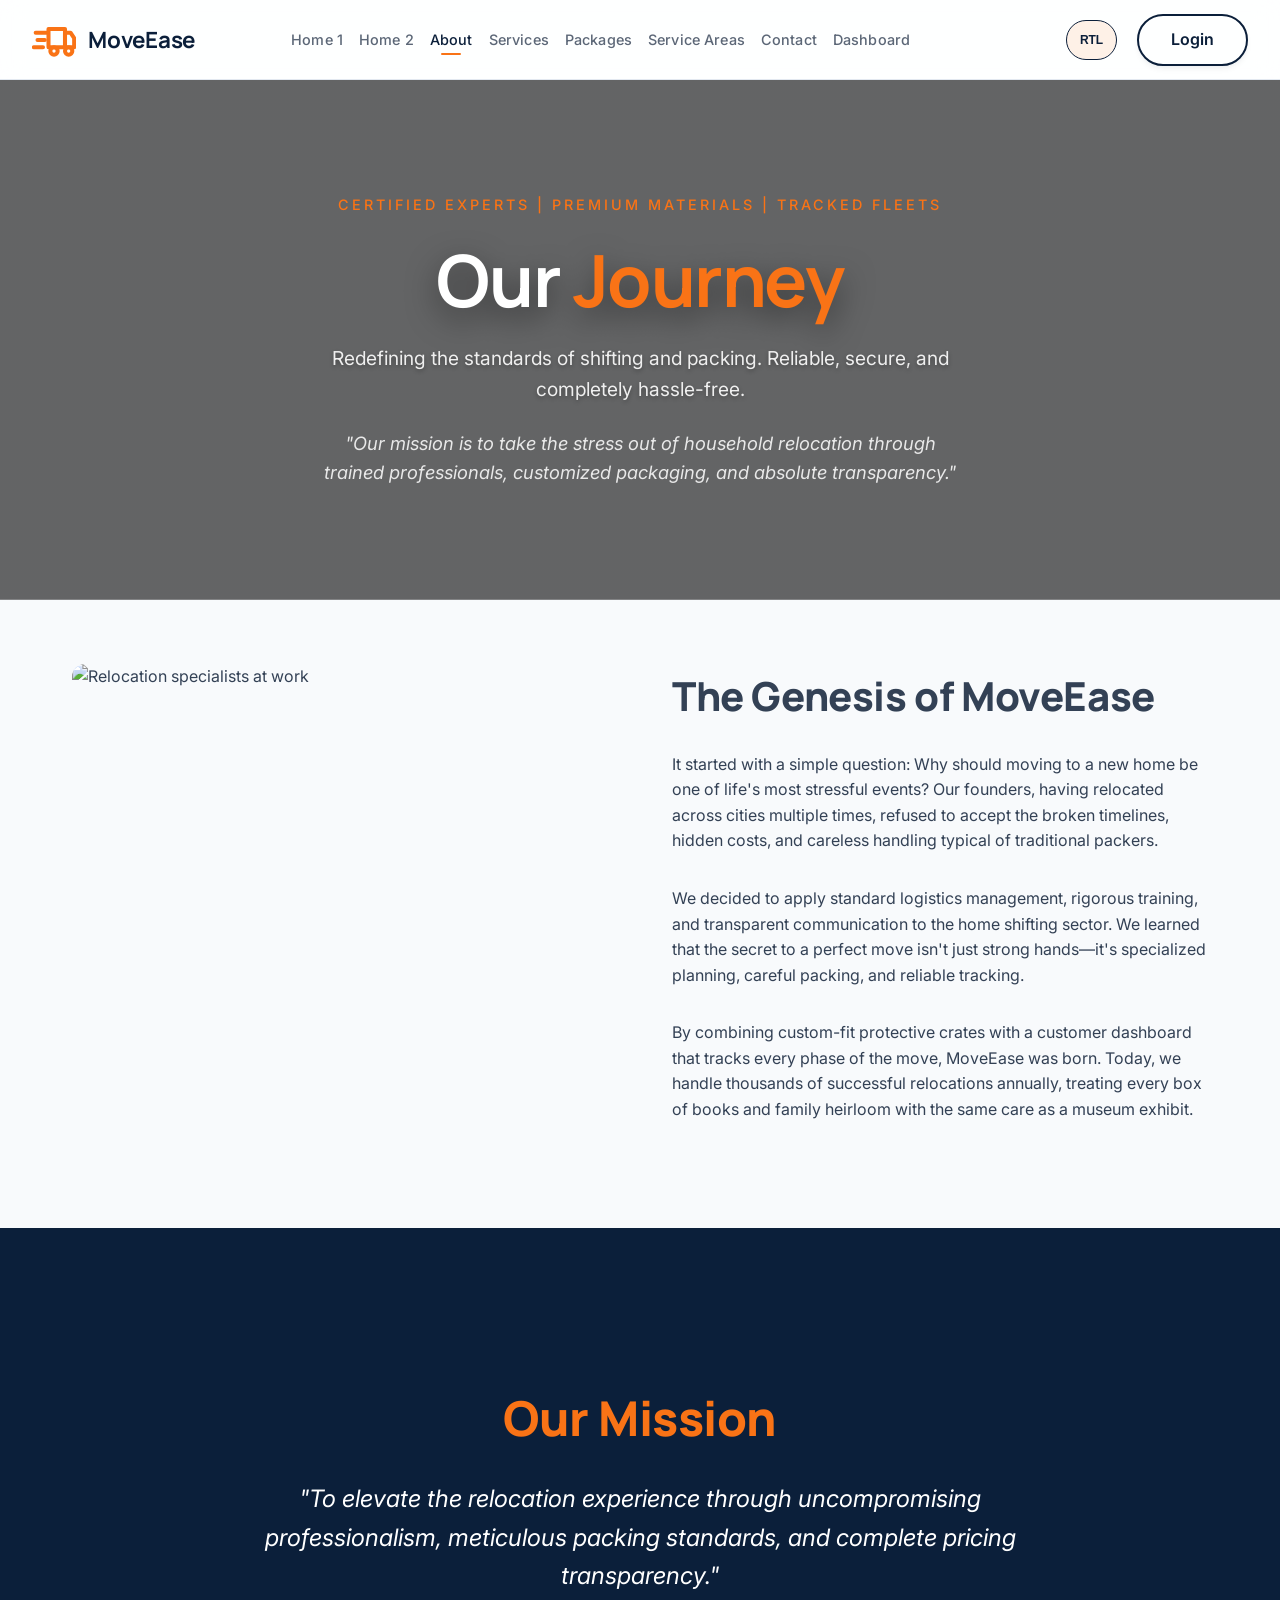
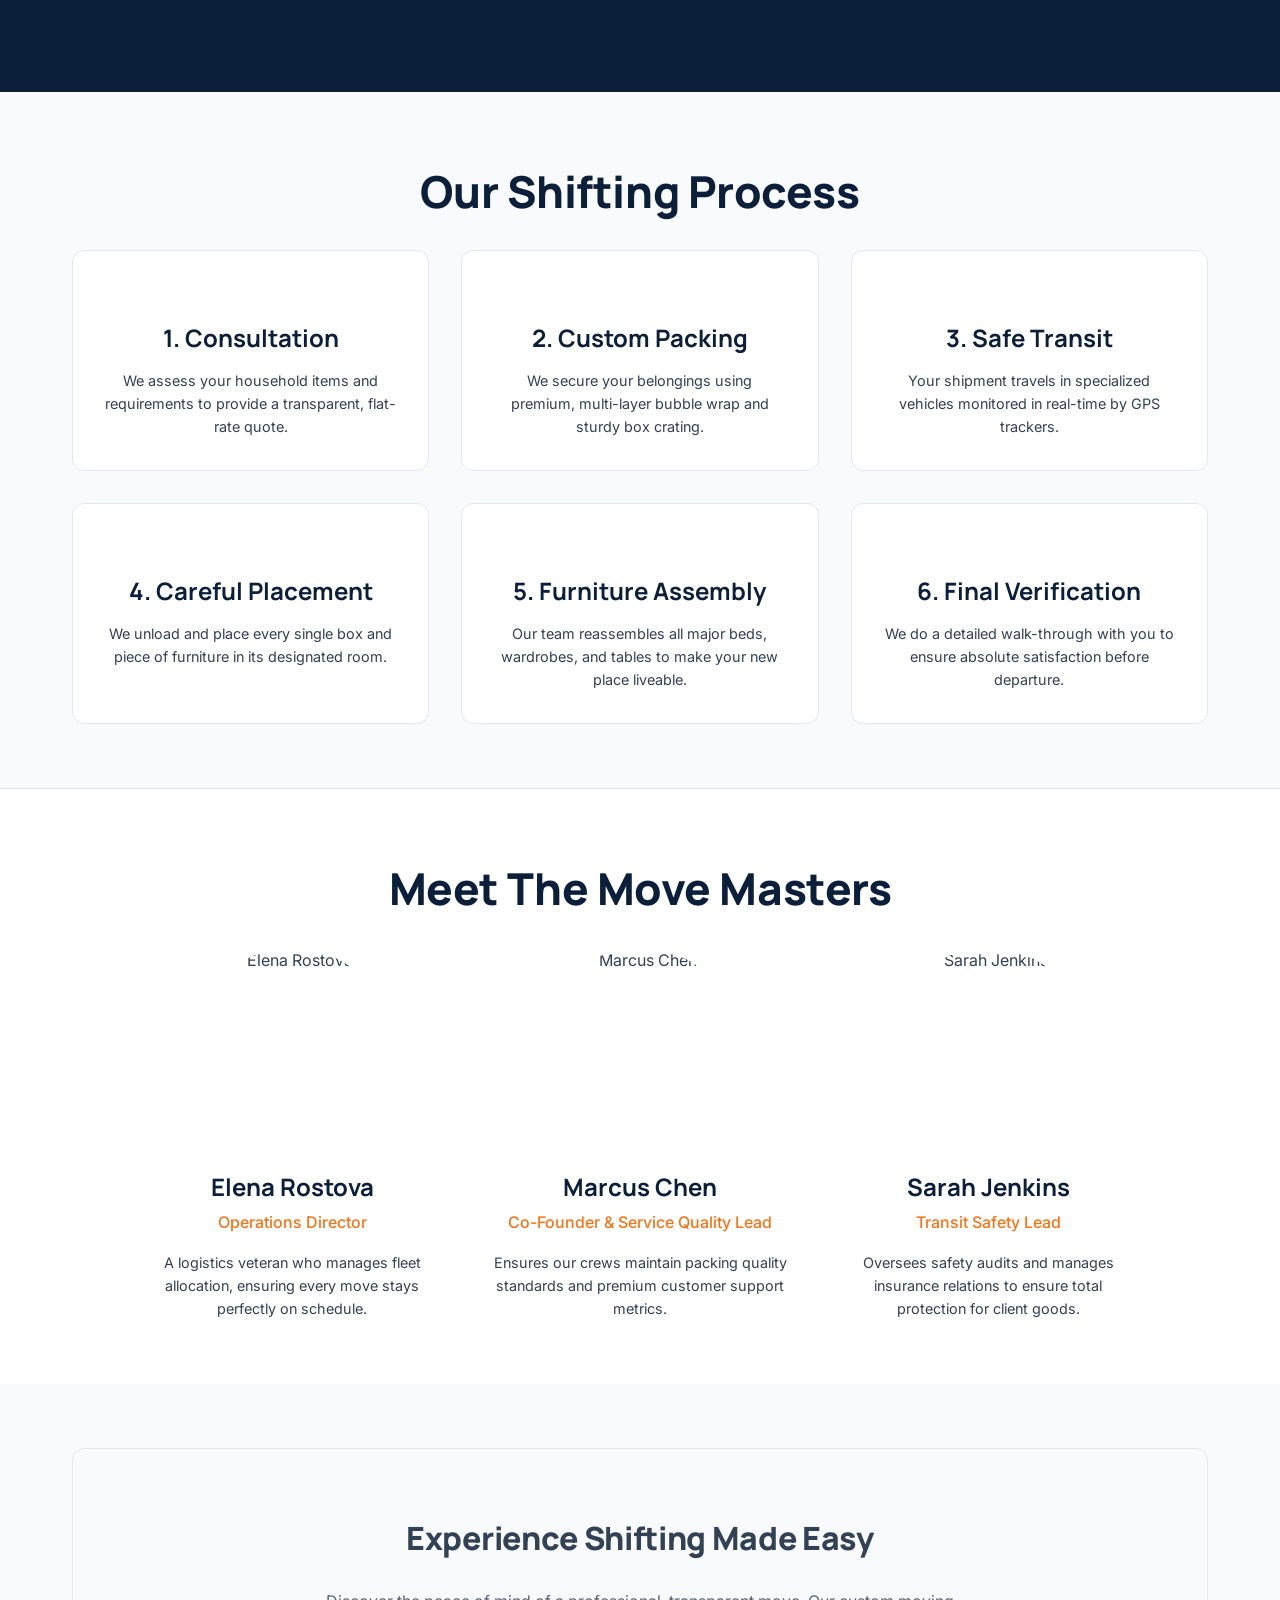
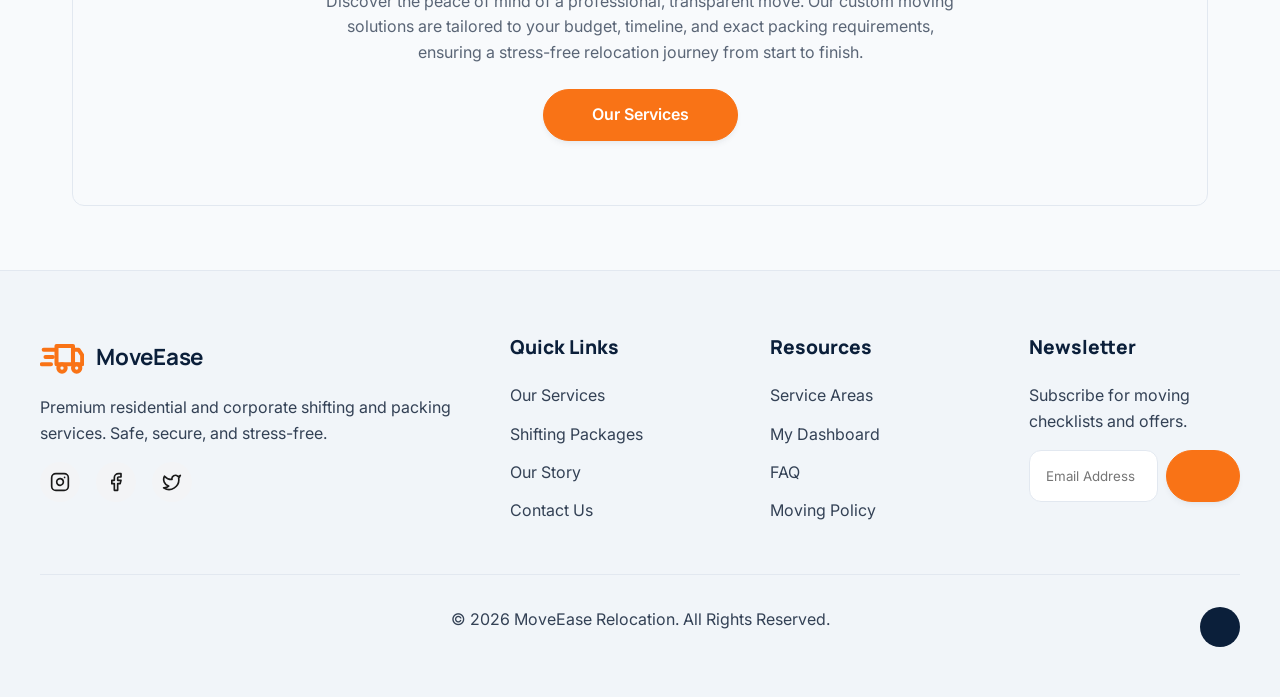
==== commit 24550c5a: "Refine responsive layouts, header controls, and signup form checkbox styling" ====
--- a/about.html
+++ b/about.html
@@ -54,6 +54,10 @@
       <a href="collections.html">Service Areas</a>
       <a href="contact.html">Contact</a>
       <a href="dashboard.html">Dashboard</a>
+      <div class="mobile-menu-toggles">
+        <button class="icon-btn" id="mobile-theme-toggle" title="Toggle Dark/Light Mode"><i data-lucide="moon"></i></button>
+        <button class="icon-btn rtl-toggle-btn" id="mobile-rtl-toggle" title="Toggle RTL Alignment">RTL</button>
+      </div>
       <a href="login.html" class="mobile-login-btn">Login</a>
     </div>
   </div>
@@ -61,14 +65,12 @@
   <main>
     <!-- Section 1: Hero -->
     <section class="fade-in"
-      style="background-image: linear-gradient(rgba(0,0,0,0.6), rgba(0,0,0,0.6)), url('https://images.unsplash.com/photo-1524758631624-e2822e304c36?q=80&w=1974&auto=format&fit=crop'); background-size: cover; background-position: center; padding: 10rem 2rem; text-align:center; color: #fff;">
+      style="background-image: linear-gradient(rgba(0,0,0,0.6), rgba(0,0,0,0.6)), url('https://images.unsplash.com/photo-1524758631624-e2822e304c36?q=80&w=1974&auto=format&fit=crop'); background-size: cover; background-position: center; padding: 7rem 2rem; text-align:center; color: #fff;">
       <div class="container slide-in-top">
-        <h1 class="section-title" style="font-family:var(--font-heading); font-size:4.5rem; margin-bottom:1.5rem;">Our Journey</h1>
-        <p style="font-size:1.2rem; max-width:700px; margin:0 auto;">Redefining the standards of shifting and packing. Reliable, secure, and completely hassle-free.</p>
-        <p
-          style="font-size:1rem; max-width:700px; margin:1.5rem auto 0; opacity:0.9; font-weight:300; letter-spacing:1px; text-transform:uppercase;">
-          Certified Experts | Premium Packing Materials | Tracked Fleets</p>
-        <p style="font-size:1.15rem; max-width:650px; margin:1rem auto 0; font-style:italic; opacity:0.8;">"Our mission is to take the stress out of household relocation through trained professionals, customized packaging, and absolute transparency."</p>
+        <span class="hero-tagline">Certified Experts | Premium Materials | Tracked Fleets</span>
+        <h1 class="page-hero-title">Our <span class="text-accent">Journey</span></h1>
+        <p class="hero-1-subtitle" style="font-size:1.2rem; max-width:700px; margin:0 auto 1.5rem; color:#efefef;">Redefining the standards of shifting and packing. Reliable, secure, and completely hassle-free.</p>
+        <p style="font-size:1.15rem; max-width:650px; margin:1rem auto 0; font-style:italic; opacity:0.85; color: #fff;">"Our mission is to take the stress out of household relocation through trained professionals, customized packaging, and absolute transparency."</p>
       </div>
     </section>
 
--- a/style.css
+++ b/style.css
@@ -137,6 +137,13 @@
 [data-theme="dark"] h5,
 [data-theme="dark"] h6 {
   color: #ffffff;
+}
+
+/* Card Hover Heading Text Visibility Fix for Light Mode */
+.card:hover h1, .card:hover h2, .card:hover h3, .card:hover h4, .card:hover h5, .card:hover h6,
+.flavor-profile-card:hover h1, .flavor-profile-card:hover h2, .flavor-profile-card:hover h3, .flavor-profile-card:hover h4, .flavor-profile-card:hover h5, .flavor-profile-card:hover h6,
+.dash-box:hover h1, .dash-box:hover h2, .dash-box:hover h3, .dash-box:hover h4, .dash-box:hover h5, .dash-box:hover h6 {
+  color: #ffffff !important;
 }
 
 h3 {
@@ -571,30 +578,19 @@
     display: none !important;
   }
 
+  .header-actions #theme-toggle,
+  .header-actions #rtl-toggle,
+  .nav-actions #theme-toggle,
+  .nav-actions #rtl-toggle {
+    display: none !important;
+  }
+
   .header-actions {
     display: flex !important;
     align-items: center;
     gap: 8px;
     margin-left: auto;
     margin-right: 8px;
-  }
-
-  .header-actions .icon-btn {
-    width: 36px;
-    height: 36px;
-    padding: 0;
-    display: flex;
-    align-items: center;
-    justify-content: center;
-  }
-
-  .header-actions .rtl-toggle-btn {
-    width: auto !important;
-    min-width: 44px;
-    height: 36px !important;
-    padding: 0 8px !important;
-    font-size: 0.7rem !important;
-    margin: 0;
   }
 
   .section-title {
@@ -699,6 +695,36 @@
     font-weight: 700;
   }
 
+  .mobile-menu-toggles {
+    display: flex !important;
+    align-items: center;
+    justify-content: center;
+    gap: 1rem;
+    margin: 1.2rem 0;
+    width: 100%;
+  }
+
+  .mobile-menu-toggles .icon-btn {
+    width: 44px;
+    height: 44px;
+    border: 1px solid var(--border-color);
+    background: var(--card-bg);
+    color: var(--text-color);
+    border-radius: 50%;
+    display: flex;
+    align-items: center;
+    justify-content: center;
+  }
+
+  .mobile-menu-toggles .rtl-toggle-btn {
+    width: auto !important;
+    height: 44px !important;
+    padding: 0 1.25rem !important;
+    border-radius: 25px !important;
+    font-size: 0.85rem !important;
+    font-weight: 700 !important;
+  }
+
   .mobile-menu-overlay.open .mobile-nav-links a {
     opacity: 1;
     transform: translateY(0);
@@ -946,18 +972,26 @@
   animation: fadeInUp 0.8s ease forwards;
 }
 
-.hero-1-title {
-  font-size: clamp(2.5rem, 8vw, 5rem);
+.hero-1-title,
+.hero-2-title,
+.page-hero-title {
+  font-size: clamp(2.5rem, 8vw, 4.5rem);
   margin-bottom: 1.5rem;
   line-height: 1.1;
   font-weight: 700;
+  font-style: normal;
+  font-family: var(--font-heading);
+  color: #ffffff !important;
   text-shadow: 0 10px 30px rgba(0, 0, 0, 0.5);
   opacity: 0;
   animation: fadeInUp 0.8s ease 0.2s forwards;
 }
 
-.hero-1-title .text-accent {
-  color: var(--secondary-color);
+.hero-1-title .text-accent,
+.hero-2-title .text-accent,
+.page-hero-title .text-accent,
+.text-accent {
+  color: var(--secondary-color) !important;
   font-family: var(--font-heading);
 }
 
@@ -1017,28 +1051,38 @@
   gap: 2.5rem;
   max-width: var(--container-width);
   margin: 0 auto;
-  padding: 3rem 2rem;
-}
-
-@media (max-width: 1100px) {
+  padding: 2rem 0;
+}
+
+@media (min-width: 641px) and (max-width: 1100px) {
   .product-grid {
-    grid-template-columns: repeat(2, 1fr);
-    gap: 2rem;
-    padding: 2.5rem 1.5rem;
+    grid-template-columns: repeat(2, 1fr) !important;
+    gap: 2rem !important;
+    padding: 1.5rem 0 !important;
   }
 
   .product-grid .product-card:nth-child(odd):last-child {
-    grid-column: span 2;
-    justify-self: center;
-    max-width: calc(50% - 1rem);
-  }
-}
-
-@media (max-width: 768px) {
+    grid-column: span 2 !important;
+    justify-self: center !important;
+    width: calc(50% - 1rem) !important;
+    max-width: calc(50% - 1rem) !important;
+    margin: 0 auto !important;
+  }
+}
+
+@media (max-width: 640px) {
   .product-grid {
-    grid-template-columns: 1fr;
-    gap: 1.5rem;
-    padding: 2rem 1.25rem;
+    grid-template-columns: 1fr !important;
+    gap: 1.5rem !important;
+    padding: 1.25rem 0 !important;
+    width: 100% !important;
+  }
+
+  .product-grid .product-card,
+  .product-grid .product-card:nth-child(odd):last-child {
+    grid-column: auto !important;
+    width: 100% !important;
+    max-width: 100% !important;
   }
 }
 
@@ -1127,6 +1171,21 @@
   outline: none;
   border-color: var(--primary-color);
   box-shadow: 0 0 0 2px rgba(44, 76, 59, 0.1);
+}
+
+/* Date Picker Calendar Indicator Visibility */
+input[type="date"]::-webkit-calendar-picker-indicator {
+  cursor: pointer;
+  opacity: 0.85;
+}
+
+[data-theme="dark"] input[type="date"]::-webkit-calendar-picker-indicator {
+  filter: brightness(0) invert(1) !important;
+  opacity: 1 !important;
+}
+
+[data-theme="dark"] input[type="date"]::-webkit-calendar-picker-indicator:hover {
+  filter: invert(65%) sepia(85%) saturate(1800%) hue-rotate(345deg) !important;
 }
 
 /* Auth Pages */
@@ -1158,7 +1217,12 @@
 
 @media (max-width: 480px) {
   .auth-card {
-    padding: 2rem 1.5rem;
+    padding: 2rem 1.25rem;
+  }
+  .signup-terms-label {
+    font-size: 0.71rem !important;
+    gap: 0.25rem !important;
+    white-space: nowrap !important;
   }
 }
 
@@ -1574,7 +1638,6 @@
   .flavor-profile-card {
     max-width: 100% !important;
     min-width: 0 !important;
-    flex-basis: 100% !important;
   }
 
   /* Ensure long text doesn't push width */
@@ -1610,9 +1673,47 @@
   }
 }
 
+@media (max-width: 768px) {
+  .hero-1,
+  .hero-2 {
+    height: auto !important;
+    min-height: calc(100vh - var(--header-height)) !important;
+    padding: 4.5rem 1.25rem 3.5rem 1.25rem !important;
+  }
+
+  .hero-1-bg,
+  .hero-2-img {
+    background-position: 70% center !important;
+    background-size: cover !important;
+  }
+
+  .hero-1-actions,
+  .hero-2-actions {
+    flex-direction: column;
+    width: 100%;
+    gap: 0.85rem;
+  }
+
+  .hero-1-actions .btn,
+  .hero-2-actions .btn {
+    width: 100% !important;
+  }
+}
+
 @media (max-width: 480px) {
-  .hero-1-title {
-    font-size: 2.2rem !important;
+  .hero-1,
+  .hero-2 {
+    padding: 4rem 1rem 3rem 1rem !important;
+  }
+
+  .hero-1-bg,
+  .hero-2-img {
+    background-position: 68% center !important;
+  }
+
+  .hero-1-title,
+  .hero-2-title {
+    font-size: 2.1rem !important;
   }
 
   .section-title {
